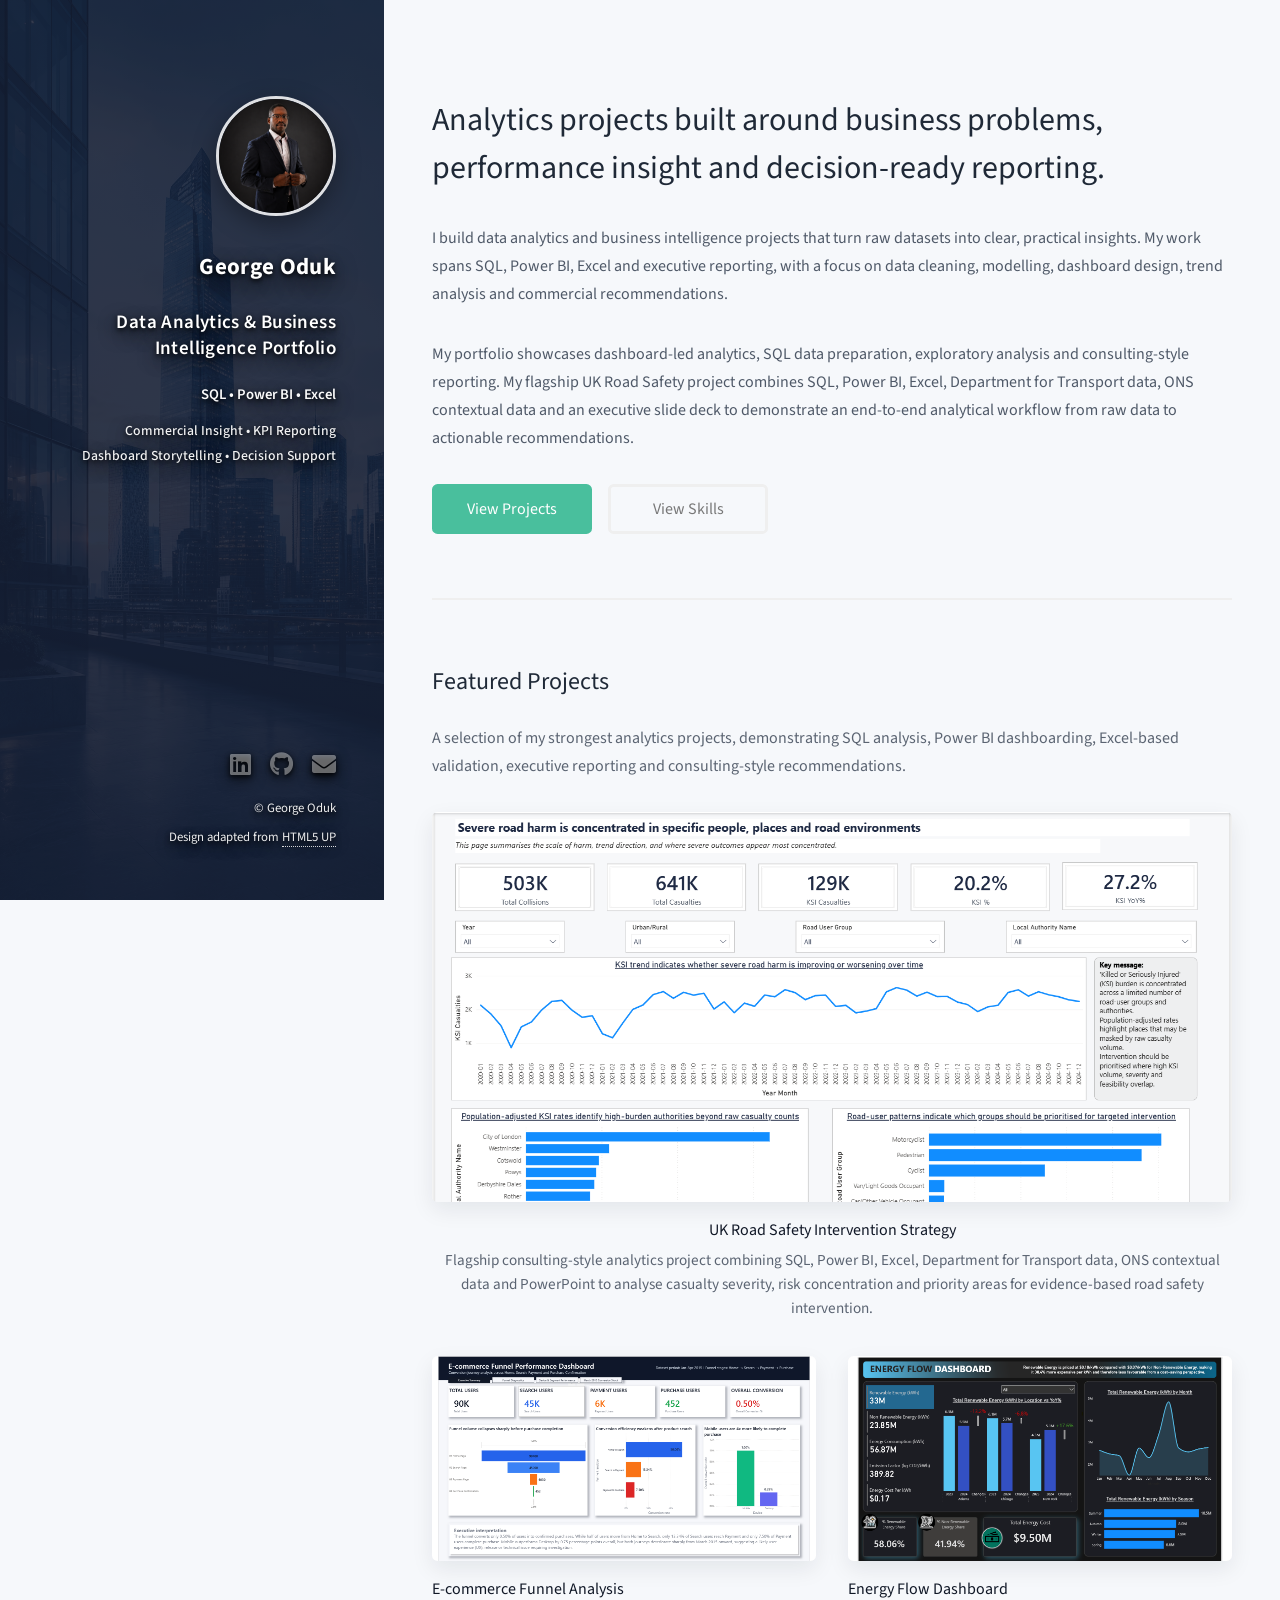
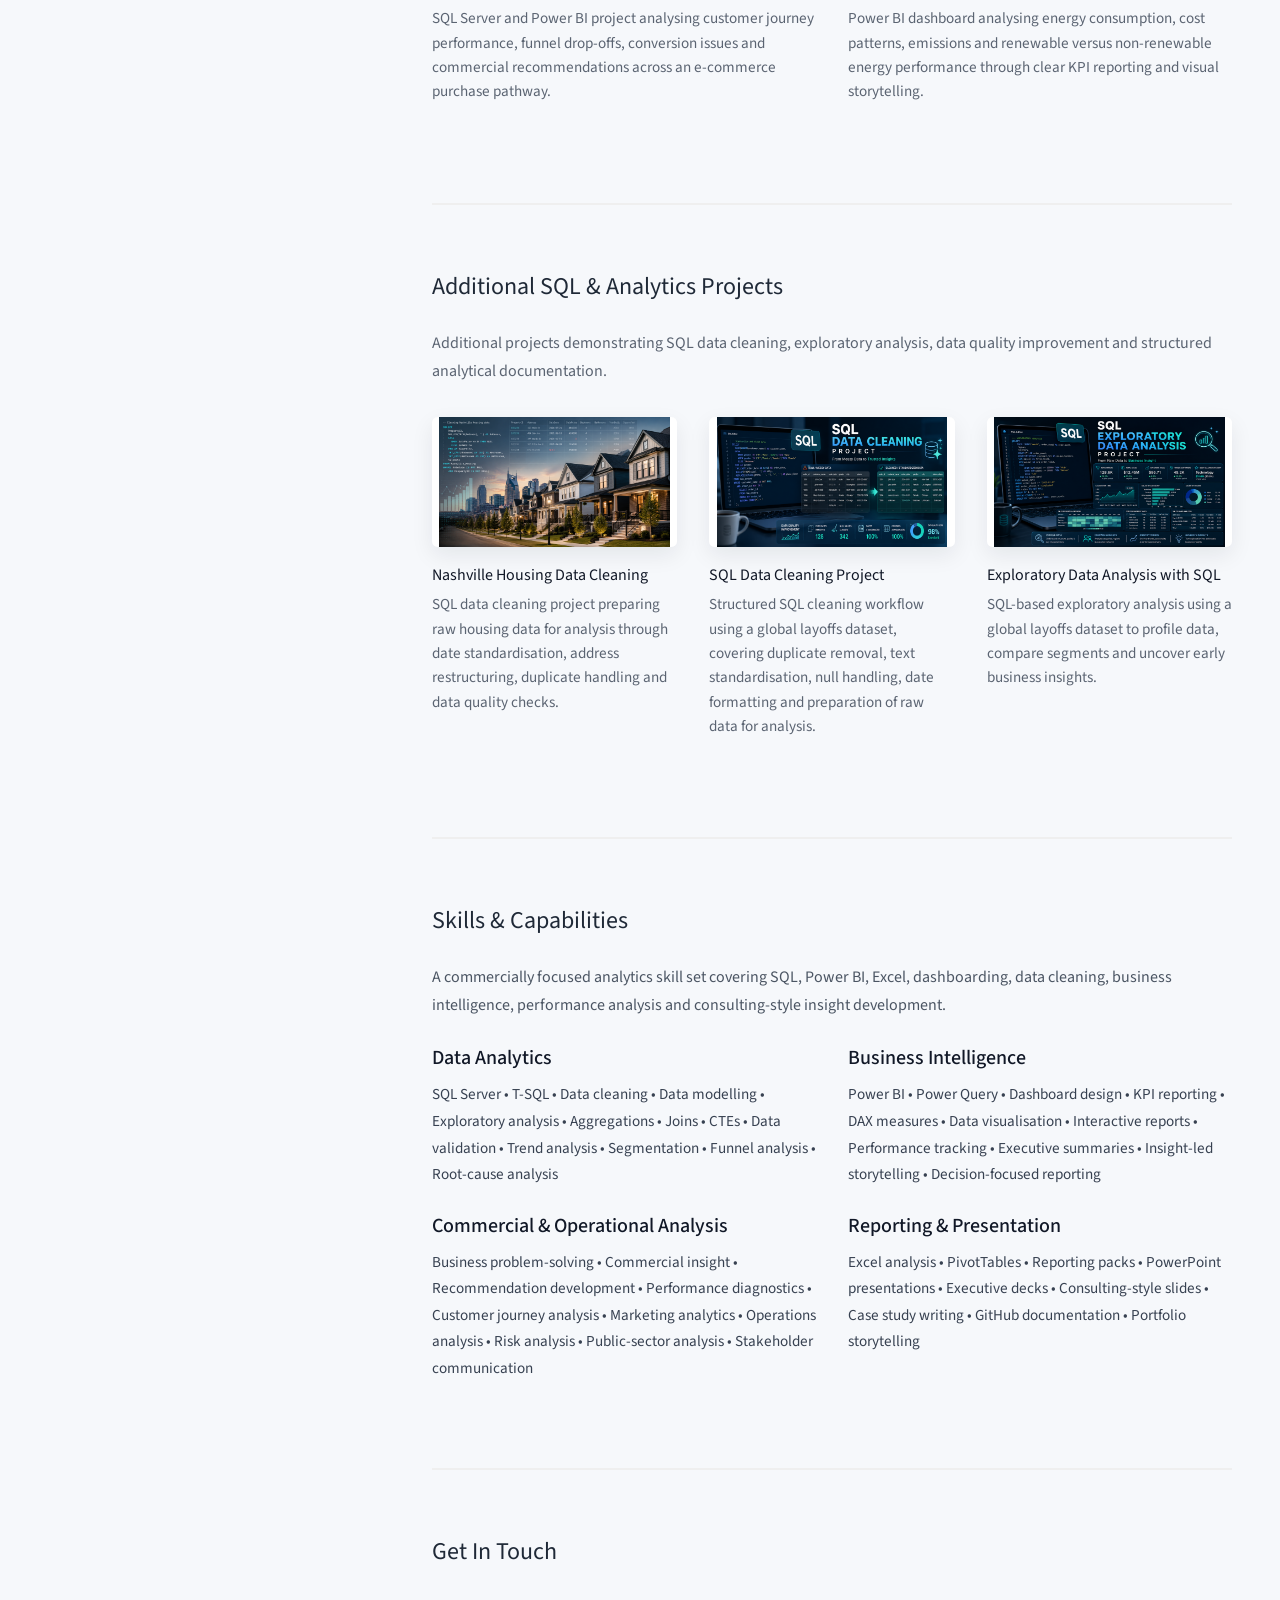
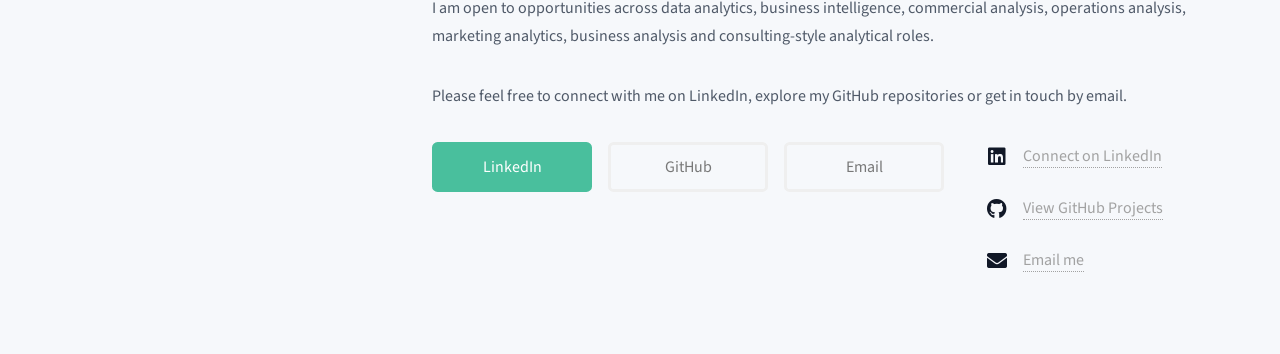
==== index.html @ 3b348800 "Initial portfolio website upload" ====
<!DOCTYPE HTML>
<!--
	Strata by HTML5 UP
	html5up.net | @ajlkn
	Free for personal and commercial use under the CCA 3.0 license (html5up.net/license)
	Adapted for a data analytics portfolio.
-->
<html>
	<head>
		<title>George Oduk | Data Analytics Portfolio</title>
		<meta charset="utf-8" />
		<meta name="viewport" content="width=device-width, initial-scale=1, user-scalable=no" />
		<meta name="description" content="Data analytics and business intelligence portfolio featuring SQL, Power BI, Excel, dashboarding and commercial analysis projects." />
		<link rel="stylesheet" href="assets/css/main.css" />
	</head>

	<body class="is-preload home-page">

		<!-- Header -->
			<header id="header">
				<div class="inner">
					<a href="#" class="image avatar"><img src="images/profile.jpg" alt="George Oduk profile photo" /></a>
			
					<h1 class="sidebar-heading">
						<strong>George Oduk</strong>
						<span class="sidebar-title">Data Analytics &amp; Business Intelligence Portfolio</span>
					</h1>

					<p class="sidebar-subtitle">
						<span class="sidebar-tools">SQL • Power BI • Excel</span>
						<span class="sidebar-value">Commercial Insight • KPI Reporting</span>
						<span class="sidebar-value">Dashboard Storytelling • Decision Support</span>
					</p>
				</div>
			</header>

		<!-- Main -->
			<div id="main">

				<!-- One: Intro -->
					<section id="one">
						<header class="major">
							<h2>Analytics projects built around business problems, performance insight and decision-ready reporting.</h2>
						</header>

						<p>
							I build data analytics and business intelligence projects that turn raw datasets into clear, practical insights. My work spans SQL, Power BI, Excel and executive reporting, with a focus on data cleaning, modelling, dashboard design, trend analysis and commercial recommendations.
						</p>

						<p>
							My portfolio showcases dashboard-led analytics, SQL data preparation, exploratory analysis and consulting-style reporting. My flagship UK Road Safety project combines SQL, Power BI, Excel, Department for Transport data, ONS contextual data and an executive slide deck to demonstrate an end-to-end analytical workflow from raw data to actionable recommendations.
						</p>

						<ul class="actions">							
							<li><a href="#two" class="button primary">View Projects</a></li>
							<li><a href="#skills" class="button">View Skills</a></li>
						</ul>
					</section>

				<!-- Two: Featured Projects -->
					<section id="two">
						<h2>Featured Projects</h2>
						<p>
							A selection of my strongest analytics projects, demonstrating SQL analysis, Power BI dashboarding, Excel-based validation, executive reporting and consulting-style recommendations.
						</p>

						<div class="row">

							<!-- Flagship Project -->
							<article class="col-12 work-item flagship-project">
								<a href="road-safety.html" class="project-card">
									<img src="images/projects/road-safety/cover.png" alt="UK Road Safety Analysis dashboard preview" />
								</a>
								<h3><a href="road-safety.html">UK Road Safety Intervention Strategy</a></h3>
								<p>
									Flagship consulting-style analytics project combining SQL, Power BI, Excel, Department for Transport data, ONS contextual data and PowerPoint to analyse casualty severity, risk concentration and priority areas for evidence-based road safety intervention.
								</p>
							</article>

							<!-- Featured Project 2 -->
							<article class="col-6 col-12-xsmall work-item featured-secondary">
								<a href="ecommerce-funnel.html" class="project-card">
									<img src="images/projects/ecommerce/cover.png" alt="E-commerce Funnel Analysis dashboard preview" />
								</a>
								<h3><a href="ecommerce-funnel.html">E-commerce Funnel Analysis</a></h3>
								<p>
									SQL Server and Power BI project analysing customer journey performance, funnel drop-offs, conversion issues and commercial recommendations across an e-commerce purchase pathway.
								</p>
							</article>

							<!-- Featured Project 3 -->
							<article class="col-6 col-12-xsmall work-item featured-secondary">
								<a href="energy-flow.html" class="project-card">
									<img src="images/projects/energy/cover.png" alt="Energy Flow Dashboard preview" />
								</a>
								<h3><a href="energy-flow.html">Energy Flow Dashboard</a></h3>
								<p>
									Power BI dashboard analysing energy consumption, cost patterns, emissions and renewable versus non-renewable energy performance through clear KPI reporting and visual storytelling.
								</p>
							</article>

						</div>
					</section>

					<!-- Additional Projects -->
					<section id="additional-projects">
						<h2>Additional SQL & Analytics Projects</h2>
						<p>
							Additional projects demonstrating SQL data cleaning, exploratory analysis, data quality improvement and structured analytical documentation.
						</p>

						<div class="row additional-project-grid">

							<article class="col-4 col-12-small work-item additional-project">
								<a href="nashville-housing.html" class="project-card">
									<img src="images/projects/nashville/home.png" alt="Nashville Housing SQL project preview" />
								</a>
								<h3><a href="nashville-housing.html">Nashville Housing Data Cleaning</a></h3>
								<p>
									SQL data cleaning project preparing raw housing data for analysis through date standardisation, address restructuring, duplicate handling and data quality checks.
								</p>
							</article>

							<article class="col-4 col-12-small work-item additional-project">
								<a href="data-cleaning.html" class="project-card">
									<img src="images/projects/sql-cleaning/home.png" alt="SQL Data Cleaning project preview" />
								</a>
								<h3><a href="data-cleaning.html">SQL Data Cleaning Project</a></h3>
								<p>
									Structured SQL cleaning workflow using a global layoffs dataset, covering duplicate removal, text standardisation, null handling, date formatting and preparation of raw data for analysis.
								</p>
							</article>

							<article class="col-4 col-12-small work-item additional-project">
								<a href="exploratory-analysis.html" class="project-card">
									<img src="images/projects/eda/home.png" alt="Exploratory Data Analysis SQL project preview" />
								</a>
								<h3><a href="exploratory-analysis.html">Exploratory Data Analysis with SQL</a></h3>
								<p>
									SQL-based exploratory analysis using a global layoffs dataset to profile data, compare segments and uncover early business insights.
								</p>
							</article>

						</div>
					</section>

				<!-- Skills -->
					<section id="skills">
						<h2>Skills &amp; Capabilities</h2>

						<p>
							A commercially focused analytics skill set covering SQL, Power BI, Excel, dashboarding, data cleaning, business intelligence, performance analysis and consulting-style insight development.
						</p>

						<div class="row">
							<div class="col-6 col-12-xsmall">
								<h3>Data Analytics</h3>
								<p>
									SQL Server • T-SQL • Data cleaning • Data modelling • Exploratory analysis • Aggregations • Joins • CTEs • Data validation • Trend analysis • Segmentation • Funnel analysis • Root-cause analysis
								</p>
							</div>

							<div class="col-6 col-12-xsmall">
								<h3>Business Intelligence</h3>
								<p>
									Power BI • Power Query • Dashboard design • KPI reporting • DAX measures • Data visualisation • Interactive reports • Performance tracking • Executive summaries • Insight-led storytelling • Decision-focused reporting
								</p>
							</div>

							<div class="col-6 col-12-xsmall">
								<h3>Commercial &amp; Operational Analysis</h3>
								<p>
									Business problem-solving • Commercial insight • Recommendation development • Performance diagnostics • Customer journey analysis • Marketing analytics • Operations analysis • Risk analysis • Public-sector analysis • Stakeholder communication
								</p>
							</div>

							<div class="col-6 col-12-xsmall">
								<h3>Reporting &amp; Presentation</h3>
								<p>
									Excel analysis • PivotTables • Reporting packs • PowerPoint presentations • Executive decks • Consulting-style slides • Case study writing • GitHub documentation • Portfolio storytelling
								</p>
							</div>
						</div>
					</section>

				<!-- Three: Contact -->
					<section id="three">
						<h2>Get In Touch</h2>
						<p>
							I am open to opportunities across data analytics, business intelligence, commercial analysis, operations analysis, marketing analytics, business analysis and consulting-style analytical roles.
						</p>

						<p>
							Please feel free to connect with me on LinkedIn, explore my GitHub repositories or get in touch by email.
						</p>

						<div class="row">
							<div class="col-8 col-12-small">
								<ul class="actions">
									<li><a href="https://www.linkedin.com/in/george-oduk" class="button primary">LinkedIn</a></li>
									<li><a href="https://github.com/GeorgeOduk" class="button">GitHub</a></li>
									<li><a href="mailto:george.oduk1@gmail.com" class="button">Email</a></li>
								</ul>
							</div>

							<div class="col-4 col-12-small">
								<ul class="labeled-icons">
									<li>
										<h3 class="icon brands fa-linkedin"><span class="label">LinkedIn</span></h3>
										<a href="https://www.linkedin.com/in/george-oduk">Connect on LinkedIn</a>
									</li>
									<li>
										<h3 class="icon brands fa-github"><span class="label">GitHub</span></h3>
										<a href="https://github.com/GeorgeOduk">View GitHub Projects</a>
									</li>
									<li>
										<h3 class="icon solid fa-envelope"><span class="label">Email</span></h3>
										<a href="mailto:george.oduk1@gmail.com">Email me</a>
									</li>
								</ul>
							</div>
						</div>
					</section>

			</div>

		<!-- Footer -->
			<footer id="footer">
				<div class="inner">
					<ul class="icons">
						<li><a href="https://www.linkedin.com/in/george-oduk" class="icon brands fa-linkedin"><span class="label">LinkedIn</span></a></li>
						<li><a href="https://github.com/GeorgeOduk" class="icon brands fa-github"><span class="label">GitHub</span></a></li>
						<li><a href="mailto:george.oduk1@gmail.com" class="icon solid fa-envelope"><span class="label">Email</span></a></li>
					</ul>
					<ul class="copyright">
						<li>&copy; George Oduk</li>
						<li>Design adapted from <a href="http://html5up.net">HTML5 UP</a></li>
					</ul>
				</div>
			</footer>

		<!-- Scripts -->
			<script src="assets/js/jquery.min.js"></script>
			<script src="assets/js/jquery.poptrox.min.js"></script>
			<script src="assets/js/browser.min.js"></script>
			<script src="assets/js/breakpoints.min.js"></script>
			<script src="assets/js/util.js"></script>
			<script src="assets/js/main.js"></script>

	</body>
</html>
---- assets/css/main.css ----
@import url("fontawesome-all.min.css");
@import url("https://fonts.googleapis.com/css?family=Source+Sans+Pro:400,400italic");

/*
	Strata by HTML5 UP
	html5up.net | @ajlkn
	Free for personal and commercial use under the CCA 3.0 license (html5up.net/license)
*/

html, body, div, span, applet, object,
iframe, h1, h2, h3, h4, h5, h6, p, blockquote,
pre, a, abbr, acronym, address, big, cite,
code, del, dfn, em, img, ins, kbd, q, s, samp,
small, strike, strong, sub, sup, tt, var, b,
u, i, center, dl, dt, dd, ol, ul, li, fieldset,
form, label, legend, table, caption, tbody,
tfoot, thead, tr, th, td, article, aside,
canvas, details, embed, figure, figcaption,
footer, header, hgroup, menu, nav, output, ruby,
section, summary, time, mark, audio, video {
	margin: 0;
	padding: 0;
	border: 0;
	font-size: 100%;
	font: inherit;
	vertical-align: baseline;}

article, aside, details, figcaption, figure,
footer, header, hgroup, menu, nav, section {
	display: block;}

body {
	line-height: 1;
}

ol, ul {
	list-style: none;
}

blockquote, q {
	quotes: none;
}

	blockquote:before, blockquote:after, q:before, q:after {
		content: '';
		content: none;
	}

table {
	border-collapse: collapse;
	border-spacing: 0;
}

body {
	-webkit-text-size-adjust: none;
}

mark {
	background-color: transparent;
	color: inherit;
}

input::-moz-focus-inner {
	border: 0;
	padding: 0;
}

input, select, textarea {
	-moz-appearance: none;
	-webkit-appearance: none;
	-ms-appearance: none;
	appearance: none;
}

/* Basic */

	html {
		box-sizing: border-box;
	}

	*, *:before, *:after {
		box-sizing: inherit;
	}

	body {
		background: #fff;
	}

		body.is-preload *, body.is-preload *:before, body.is-preload *:after {
			-moz-animation: none !important;
			-webkit-animation: none !important;
			-ms-animation: none !important;
			animation: none !important;
			-moz-transition: none !important;
			-webkit-transition: none !important;
			-ms-transition: none !important;
			transition: none !important;
		}

	body, input, select, textarea {
		color: #a2a2a2;
		font-family: "Source Sans Pro", Helvetica, sans-serif;
		font-size: 16pt;
		font-weight: 400;
		line-height: 1.75em;
	}

	a {
		-moz-transition: color 0.2s ease-in-out, border-color 0.2s ease-in-out;
		-webkit-transition: color 0.2s ease-in-out, border-color 0.2s ease-in-out;
		-ms-transition: color 0.2s ease-in-out, border-color 0.2s ease-in-out;
		transition: color 0.2s ease-in-out, border-color 0.2s ease-in-out;
		border-bottom: dotted 1px;
		color: #49bf9d;
		text-decoration: none;
	}

		a:hover {
			border-bottom-color: transparent;
			color: #49bf9d !important;
			text-decoration: none;
		}

	strong, b {
		color: #787878;
		font-weight: 400;
	}

	em, i {
		font-style: italic;
	}

	p {
		margin: 0 0 2em 0;
	}

	h1, h2, h3, h4, h5, h6 {
		color: #787878;
		font-weight: 400;
		line-height: 1em;
		margin: 0 0 1em 0;
	}

		h1 a, h2 a, h3 a, h4 a, h5 a, h6 a {
			color: inherit;
			text-decoration: none;
		}

	h1 {
		font-size: 2em;
		line-height: 1.5em;
	}

	h2 {
		font-size: 1.5em;
		line-height: 1.5em;
	}

	h3 {
		font-size: 1.25em;
		line-height: 1.5em;
	}

	h4 {
		font-size: 1.1em;
		line-height: 1.5em;
	}

	h5 {
		font-size: 0.9em;
		line-height: 1.5em;
	}

	h6 {
		font-size: 0.7em;
		line-height: 1.5em;
	}

	sub {
		font-size: 0.8em;
		position: relative;
		top: 0.5em;
	}

	sup {
		font-size: 0.8em;
		position: relative;
		top: -0.5em;
	}

	hr {
		border: 0;
		border-bottom: solid 2px #efefef;
		margin: 2em 0;
	}

		hr.major {
			margin: 3em 0;
		}

	blockquote {
		border-left: solid 6px #efefef;
		font-style: italic;
		margin: 0 0 2em 0;
		padding: 0.5em 0 0.5em 1.5em;
	}

	code {
		background: #f7f7f7;
		border-radius: 0.35em;
		border: solid 2px #efefef;
		font-family: "Courier New", monospace;
		font-size: 0.9em;
		margin: 0 0.25em;
		padding: 0.25em 0.65em;
	}

	pre {
		-webkit-overflow-scrolling: touch;
		font-family: "Courier New", monospace;
		font-size: 0.9em;
		margin: 0 0 2em 0;
	}

		pre code {
			display: block;
			line-height: 1.75em;
			padding: 1em 1.5em;
			overflow-x: auto;
		}

	.align-left {
		text-align: left;
	}

	.align-center {
		text-align: center;
	}

	.align-right {
		text-align: right;
	}

/* Container */

	.container {
		margin: 0 auto;
		max-width: calc(100% - 4em);
		width: 100%;
	}

		.container.xsmall {
			width: 25%;
		}

		.container.small {
			width: 50%;
		}

		.container.medium {
			width: 75%;
		}

		.container.large {
			width: 125%;
		}

		.container.xlarge {
			width: 150%;
		}

		.container.max {
			width: 100%;
		}

		@media screen and (max-width: 980px) {

			.container {
				width: 100% !important;
				max-width: 100% !important;
			}

		}

		@media screen and (max-width: 480px) {

			.container {
				max-width: calc(100% - 3em);
			}

		}

/* Row */

	.row {
		display: flex;
		flex-wrap: wrap;
		box-sizing: border-box;
		align-items: stretch;
	}

		.row > * {
			box-sizing: border-box;
		}

		.row.gtr-uniform > * > :last-child {
			margin-bottom: 0;
		}

		.row.aln-left {
			justify-content: flex-start;
		}

		.row.aln-center {
			justify-content: center;
		}

		.row.aln-right {
			justify-content: flex-end;
		}

		.row.aln-top {
			align-items: flex-start;
		}

		.row.aln-middle {
			align-items: center;
		}

		.row.aln-bottom {
			align-items: flex-end;
		}

		.row > .imp {
			order: -1;
		}

		.row > .col-1 {
			width: 8.33333%;
		}

		.row > .off-1 {
			margin-left: 8.33333%;
		}

		.row > .col-2 {
			width: 16.66667%;
		}

		.row > .off-2 {
			margin-left: 16.66667%;
		}

		.row > .col-3 {
			width: 25%;
		}

		.row > .off-3 {
			margin-left: 25%;
		}

		.row > .col-4 {
			width: 33.33333%;
		}

		.row > .off-4 {
			margin-left: 33.33333%;
		}

		.row > .col-5 {
			width: 41.66667%;
		}

		.row > .off-5 {
			margin-left: 41.66667%;
		}

		.row > .col-6 {
			width: 50%;
		}

		.row > .off-6 {
			margin-left: 50%;
		}

		.row > .col-7 {
			width: 58.33333%;
		}

		.row > .off-7 {
			margin-left: 58.33333%;
		}

		.row > .col-8 {
			width: 66.66667%;
		}

		.row > .off-8 {
			margin-left: 66.66667%;
		}

		.row > .col-9 {
			width: 75%;
		}

		.row > .off-9 {
			margin-left: 75%;
		}

		.row > .col-10 {
			width: 83.33333%;
		}

		.row > .off-10 {
			margin-left: 83.33333%;
		}

		.row > .col-11 {
			width: 91.66667%;
		}

		.row > .off-11 {
			margin-left: 91.66667%;
		}

		.row > .col-12 {
			width: 100%;
		}

		.row > .off-12 {
			margin-left: 100%;
		}

		.row.gtr-0 {
			margin-top: 0;
			margin-left: 0em;
		}

			.row.gtr-0 > * {
				padding: 0 0 0 0em;
			}

			.row.gtr-0.gtr-uniform {
				margin-top: 0em;
			}

				.row.gtr-0.gtr-uniform > * {
					padding-top: 0em;
				}

		.row.gtr-25 {
			margin-top: 0;
			margin-left: -0.625em;
		}

			.row.gtr-25 > * {
				padding: 0 0 0 0.625em;
			}

			.row.gtr-25.gtr-uniform {
				margin-top: -0.625em;
			}

				.row.gtr-25.gtr-uniform > * {
					padding-top: 0.625em;
				}

		.row.gtr-50 {
			margin-top: 0;
			margin-left: -1.25em;
		}

			.row.gtr-50 > * {
				padding: 0 0 0 1.25em;
			}

			.row.gtr-50.gtr-uniform {
				margin-top: -1.25em;
			}

				.row.gtr-50.gtr-uniform > * {
					padding-top: 1.25em;
				}

		.row {
			margin-top: 0;
			margin-left: -2.5em;
		}

			.row > * {
				padding: 0 0 0 2.5em;
			}

			.row.gtr-uniform {
				margin-top: -2.5em;
			}

				.row.gtr-uniform > * {
					padding-top: 2.5em;
				}

		.row.gtr-150 {
			margin-top: 0;
			margin-left: -3.75em;
		}

			.row.gtr-150 > * {
				padding: 0 0 0 3.75em;
			}

			.row.gtr-150.gtr-uniform {
				margin-top: -3.75em;
			}

				.row.gtr-150.gtr-uniform > * {
					padding-top: 3.75em;
				}

		.row.gtr-200 {
			margin-top: 0;
			margin-left: -5em;
		}

			.row.gtr-200 > * {
				padding: 0 0 0 5em;
			}

			.row.gtr-200.gtr-uniform {
				margin-top: -5em;
			}

				.row.gtr-200.gtr-uniform > * {
					padding-top: 5em;
				}

		@media screen and (max-width: 1800px) {

			.row {
				display: flex;
				flex-wrap: wrap;
				box-sizing: border-box;
				align-items: stretch;
			}

				.row > * {
					box-sizing: border-box;
				}

				.row.gtr-uniform > * > :last-child {
					margin-bottom: 0;
				}

				.row.aln-left {
					justify-content: flex-start;
				}

				.row.aln-center {
					justify-content: center;
				}

				.row.aln-right {
					justify-content: flex-end;
				}

				.row.aln-top {
					align-items: flex-start;
				}

				.row.aln-middle {
					align-items: center;
				}

				.row.aln-bottom {
					align-items: flex-end;
				}

				.row > .imp-xlarge {
					order: -1;
				}

				.row > .col-1-xlarge {
					width: 8.33333%;
				}

				.row > .off-1-xlarge {
					margin-left: 8.33333%;
				}

				.row > .col-2-xlarge {
					width: 16.66667%;
				}

				.row > .off-2-xlarge {
					margin-left: 16.66667%;
				}

				.row > .col-3-xlarge {
					width: 25%;
				}

				.row > .off-3-xlarge {
					margin-left: 25%;
				}

				.row > .col-4-xlarge {
					width: 33.33333%;
				}

				.row > .off-4-xlarge {
					margin-left: 33.33333%;
				}

				.row > .col-5-xlarge {
					width: 41.66667%;
				}

				.row > .off-5-xlarge {
					margin-left: 41.66667%;
				}

				.row > .col-6-xlarge {
					width: 50%;
				}

				.row > .off-6-xlarge {
					margin-left: 50%;
				}

				.row > .col-7-xlarge {
					width: 58.33333%;
				}

				.row > .off-7-xlarge {
					margin-left: 58.33333%;
				}

				.row > .col-8-xlarge {
					width: 66.66667%;
				}

				.row > .off-8-xlarge {
					margin-left: 66.66667%;
				}

				.row > .col-9-xlarge {
					width: 75%;
				}

				.row > .off-9-xlarge {
					margin-left: 75%;
				}

				.row > .col-10-xlarge {
					width: 83.33333%;
				}

				.row > .off-10-xlarge {
					margin-left: 83.33333%;
				}

				.row > .col-11-xlarge {
					width: 91.66667%;
				}

				.row > .off-11-xlarge {
					margin-left: 91.66667%;
				}

				.row > .col-12-xlarge {
					width: 100%;
				}

				.row > .off-12-xlarge {
					margin-left: 100%;
				}

				.row.gtr-0 {
					margin-top: 0;
					margin-left: 0em;
				}

					.row.gtr-0 > * {
						padding: 0 0 0 0em;
					}

					.row.gtr-0.gtr-uniform {
						margin-top: 0em;
					}

						.row.gtr-0.gtr-uniform > * {
							padding-top: 0em;
						}

				.row.gtr-25 {
					margin-top: 0;
					margin-left: -0.625em;
				}

					.row.gtr-25 > * {
						padding: 0 0 0 0.625em;
					}

					.row.gtr-25.gtr-uniform {
						margin-top: -0.625em;
					}

						.row.gtr-25.gtr-uniform > * {
							padding-top: 0.625em;
						}

				.row.gtr-50 {
					margin-top: 0;
					margin-left: -1.25em;
				}

					.row.gtr-50 > * {
						padding: 0 0 0 1.25em;
					}

					.row.gtr-50.gtr-uniform {
						margin-top: -1.25em;
					}

						.row.gtr-50.gtr-uniform > * {
							padding-top: 1.25em;
						}

				.row {
					margin-top: 0;
					margin-left: -2.5em;
				}

					.row > * {
						padding: 0 0 0 2.5em;
					}

					.row.gtr-uniform {
						margin-top: -2.5em;
					}

						.row.gtr-uniform > * {
							padding-top: 2.5em;
						}

				.row.gtr-150 {
					margin-top: 0;
					margin-left: -3.75em;
				}

					.row.gtr-150 > * {
						padding: 0 0 0 3.75em;
					}

					.row.gtr-150.gtr-uniform {
						margin-top: -3.75em;
					}

						.row.gtr-150.gtr-uniform > * {
							padding-top: 3.75em;
						}

				.row.gtr-200 {
					margin-top: 0;
					margin-left: -5em;
				}

					.row.gtr-200 > * {
						padding: 0 0 0 5em;
					}

					.row.gtr-200.gtr-uniform {
						margin-top: -5em;
					}

						.row.gtr-200.gtr-uniform > * {
							padding-top: 5em;
						}

		}

		@media screen and (max-width: 1280px) {

			.row {
				display: flex;
				flex-wrap: wrap;
				box-sizing: border-box;
				align-items: stretch;
			}

				.row > * {
					box-sizing: border-box;
				}

				.row.gtr-uniform > * > :last-child {
					margin-bottom: 0;
				}

				.row.aln-left {
					justify-content: flex-start;
				}

				.row.aln-center {
					justify-content: center;
				}

				.row.aln-right {
					justify-content: flex-end;
				}

				.row.aln-top {
					align-items: flex-start;
				}

				.row.aln-middle {
					align-items: center;
				}

				.row.aln-bottom {
					align-items: flex-end;
				}

				.row > .imp-large {
					order: -1;
				}

				.row > .col-1-large {
					width: 8.33333%;
				}

				.row > .off-1-large {
					margin-left: 8.33333%;
				}

				.row > .col-2-large {
					width: 16.66667%;
				}

				.row > .off-2-large {
					margin-left: 16.66667%;
				}

				.row > .col-3-large {
					width: 25%;
				}

				.row > .off-3-large {
					margin-left: 25%;
				}

				.row > .col-4-large {
					width: 33.33333%;
				}

				.row > .off-4-large {
					margin-left: 33.33333%;
				}

				.row > .col-5-large {
					width: 41.66667%;
				}

				.row > .off-5-large {
					margin-left: 41.66667%;
				}

				.row > .col-6-large {
					width: 50%;
				}

				.row > .off-6-large {
					margin-left: 50%;
				}

				.row > .col-7-large {
					width: 58.33333%;
				}

				.row > .off-7-large {
					margin-left: 58.33333%;
				}

				.row > .col-8-large {
					width: 66.66667%;
				}

				.row > .off-8-large {
					margin-left: 66.66667%;
				}

				.row > .col-9-large {
					width: 75%;
				}

				.row > .off-9-large {
					margin-left: 75%;
				}

				.row > .col-10-large {
					width: 83.33333%;
				}

				.row > .off-10-large {
					margin-left: 83.33333%;
				}

				.row > .col-11-large {
					width: 91.66667%;
				}

				.row > .off-11-large {
					margin-left: 91.66667%;
				}

				.row > .col-12-large {
					width: 100%;
				}

				.row > .off-12-large {
					margin-left: 100%;
				}

				.row.gtr-0 {
					margin-top: 0;
					margin-left: 0em;
				}

					.row.gtr-0 > * {
						padding: 0 0 0 0em;
					}

					.row.gtr-0.gtr-uniform {
						margin-top: 0em;
					}

						.row.gtr-0.gtr-uniform > * {
							padding-top: 0em;
						}

				.row.gtr-25 {
					margin-top: 0;
					margin-left: -0.5em;
				}

					.row.gtr-25 > * {
						padding: 0 0 0 0.5em;
					}

					.row.gtr-25.gtr-uniform {
						margin-top: -0.5em;
					}

						.row.gtr-25.gtr-uniform > * {
							padding-top: 0.5em;
						}

				.row.gtr-50 {
					margin-top: 0;
					margin-left: -1em;
				}

					.row.gtr-50 > * {
						padding: 0 0 0 1em;
					}

					.row.gtr-50.gtr-uniform {
						margin-top: -1em;
					}

						.row.gtr-50.gtr-uniform > * {
							padding-top: 1em;
						}

				.row {
					margin-top: 0;
					margin-left: -2em;
				}

					.row > * {
						padding: 0 0 0 2em;
					}

					.row.gtr-uniform {
						margin-top: -2em;
					}

						.row.gtr-uniform > * {
							padding-top: 2em;
						}

				.row.gtr-150 {
					margin-top: 0;
					margin-left: -3em;
				}

					.row.gtr-150 > * {
						padding: 0 0 0 3em;
					}

					.row.gtr-150.gtr-uniform {
						margin-top: -3em;
					}

						.row.gtr-150.gtr-uniform > * {
							padding-top: 3em;
						}

				.row.gtr-200 {
					margin-top: 0;
					margin-left: -4em;
				}

					.row.gtr-200 > * {
						padding: 0 0 0 4em;
					}

					.row.gtr-200.gtr-uniform {
						margin-top: -4em;
					}

						.row.gtr-200.gtr-uniform > * {
							padding-top: 4em;
						}

		}

		@media screen and (max-width: 980px) {

			.row {
				display: flex;
				flex-wrap: wrap;
				box-sizing: border-box;
				align-items: stretch;
			}

				.row > * {
					box-sizing: border-box;
				}

				.row.gtr-uniform > * > :last-child {
					margin-bottom: 0;
				}

				.row.aln-left {
					justify-content: flex-start;
				}

				.row.aln-center {
					justify-content: center;
				}

				.row.aln-right {
					justify-content: flex-end;
				}

				.row.aln-top {
					align-items: flex-start;
				}

				.row.aln-middle {
					align-items: center;
				}

				.row.aln-bottom {
					align-items: flex-end;
				}

				.row > .imp-medium {
					order: -1;
				}

				.row > .col-1-medium {
					width: 8.33333%;
				}

				.row > .off-1-medium {
					margin-left: 8.33333%;
				}

				.row > .col-2-medium {
					width: 16.66667%;
				}

				.row > .off-2-medium {
					margin-left: 16.66667%;
				}

				.row > .col-3-medium {
					width: 25%;
				}

				.row > .off-3-medium {
					margin-left: 25%;
				}

				.row > .col-4-medium {
					width: 33.33333%;
				}

				.row > .off-4-medium {
					margin-left: 33.33333%;
				}

				.row > .col-5-medium {
					width: 41.66667%;
				}

				.row > .off-5-medium {
					margin-left: 41.66667%;
				}

				.row > .col-6-medium {
					width: 50%;
				}

				.row > .off-6-medium {
					margin-left: 50%;
				}

				.row > .col-7-medium {
					width: 58.33333%;
				}

				.row > .off-7-medium {
					margin-left: 58.33333%;
				}

				.row > .col-8-medium {
					width: 66.66667%;
				}

				.row > .off-8-medium {
					margin-left: 66.66667%;
				}

				.row > .col-9-medium {
					width: 75%;
				}

				.row > .off-9-medium {
					margin-left: 75%;
				}

				.row > .col-10-medium {
					width: 83.33333%;
				}

				.row > .off-10-medium {
					margin-left: 83.33333%;
				}

				.row > .col-11-medium {
					width: 91.66667%;
				}

				.row > .off-11-medium {
					margin-left: 91.66667%;
				}

				.row > .col-12-medium {
					width: 100%;
				}

				.row > .off-12-medium {
					margin-left: 100%;
				}

				.row.gtr-0 {
					margin-top: 0;
					margin-left: 0em;
				}

					.row.gtr-0 > * {
						padding: 0 0 0 0em;
					}

					.row.gtr-0.gtr-uniform {
						margin-top: 0em;
					}

						.row.gtr-0.gtr-uniform > * {
							padding-top: 0em;
						}

				.row.gtr-25 {
					margin-top: 0;
					margin-left: -0.5em;
				}

					.row.gtr-25 > * {
						padding: 0 0 0 0.5em;
					}

					.row.gtr-25.gtr-uniform {
						margin-top: -0.5em;
					}

						.row.gtr-25.gtr-uniform > * {
							padding-top: 0.5em;
						}

				.row.gtr-50 {
					margin-top: 0;
					margin-left: -1em;
				}

					.row.gtr-50 > * {
						padding: 0 0 0 1em;
					}

					.row.gtr-50.gtr-uniform {
						margin-top: -1em;
					}

						.row.gtr-50.gtr-uniform > * {
							padding-top: 1em;
						}

				.row {
					margin-top: 0;
					margin-left: -2em;
				}

					.row > * {
						padding: 0 0 0 2em;
					}

					.row.gtr-uniform {
						margin-top: -2em;
					}

						.row.gtr-uniform > * {
							padding-top: 2em;
						}

				.row.gtr-150 {
					margin-top: 0;
					margin-left: -3em;
				}

					.row.gtr-150 > * {
						padding: 0 0 0 3em;
					}

					.row.gtr-150.gtr-uniform {
						margin-top: -3em;
					}

						.row.gtr-150.gtr-uniform > * {
							padding-top: 3em;
						}

				.row.gtr-200 {
					margin-top: 0;
					margin-left: -4em;
				}

					.row.gtr-200 > * {
						padding: 0 0 0 4em;
					}

					.row.gtr-200.gtr-uniform {
						margin-top: -4em;
					}

						.row.gtr-200.gtr-uniform > * {
							padding-top: 4em;
						}

		}

		@media screen and (max-width: 736px) {

			.row {
				display: flex;
				flex-wrap: wrap;
				box-sizing: border-box;
				align-items: stretch;
			}

				.row > * {
					box-sizing: border-box;
				}

				.row.gtr-uniform > * > :last-child {
					margin-bottom: 0;
				}

				.row.aln-left {
					justify-content: flex-start;
				}

				.row.aln-center {
					justify-content: center;
				}

				.row.aln-right {
					justify-content: flex-end;
				}

				.row.aln-top {
					align-items: flex-start;
				}

				.row.aln-middle {
					align-items: center;
				}

				.row.aln-bottom {
					align-items: flex-end;
				}

				.row > .imp-small {
					order: -1;
				}

				.row > .col-1-small {
					width: 8.33333%;
				}

				.row > .off-1-small {
					margin-left: 8.33333%;
				}

				.row > .col-2-small {
					width: 16.66667%;
				}

				.row > .off-2-small {
					margin-left: 16.66667%;
				}

				.row > .col-3-small {
					width: 25%;
				}

				.row > .off-3-small {
					margin-left: 25%;
				}

				.row > .col-4-small {
					width: 33.33333%;
				}

				.row > .off-4-small {
					margin-left: 33.33333%;
				}

				.row > .col-5-small {
					width: 41.66667%;
				}

				.row > .off-5-small {
					margin-left: 41.66667%;
				}

				.row > .col-6-small {
					width: 50%;
				}

				.row > .off-6-small {
					margin-left: 50%;
				}

				.row > .col-7-small {
					width: 58.33333%;
				}

				.row > .off-7-small {
					margin-left: 58.33333%;
				}

				.row > .col-8-small {
					width: 66.66667%;
				}

				.row > .off-8-small {
					margin-left: 66.66667%;
				}

				.row > .col-9-small {
					width: 75%;
				}

				.row > .off-9-small {
					margin-left: 75%;
				}

				.row > .col-10-small {
					width: 83.33333%;
				}

				.row > .off-10-small {
					margin-left: 83.33333%;
				}

				.row > .col-11-small {
					width: 91.66667%;
				}

				.row > .off-11-small {
					margin-left: 91.66667%;
				}

				.row > .col-12-small {
					width: 100%;
				}

				.row > .off-12-small {
					margin-left: 100%;
				}

				.row.gtr-0 {
					margin-top: 0;
					margin-left: 0em;
				}

					.row.gtr-0 > * {
						padding: 0 0 0 0em;
					}

					.row.gtr-0.gtr-uniform {
						margin-top: 0em;
					}

						.row.gtr-0.gtr-uniform > * {
							padding-top: 0em;
						}

				.row.gtr-25 {
					margin-top: 0;
					margin-left: -0.375em;
				}

					.row.gtr-25 > * {
						padding: 0 0 0 0.375em;
					}

					.row.gtr-25.gtr-uniform {
						margin-top: -0.375em;
					}

						.row.gtr-25.gtr-uniform > * {
							padding-top: 0.375em;
						}

				.row.gtr-50 {
					margin-top: 0;
					margin-left: -0.75em;
				}

					.row.gtr-50 > * {
						padding: 0 0 0 0.75em;
					}

					.row.gtr-50.gtr-uniform {
						margin-top: -0.75em;
					}

						.row.gtr-50.gtr-uniform > * {
							padding-top: 0.75em;
						}

				.row {
					margin-top: 0;
					margin-left: -1.5em;
				}

					.row > * {
						padding: 0 0 0 1.5em;
					}

					.row.gtr-uniform {
						margin-top: -1.5em;
					}

						.row.gtr-uniform > * {
							padding-top: 1.5em;
						}

				.row.gtr-150 {
					margin-top: 0;
					margin-left: -2.25em;
				}

					.row.gtr-150 > * {
						padding: 0 0 0 2.25em;
					}

					.row.gtr-150.gtr-uniform {
						margin-top: -2.25em;
					}

						.row.gtr-150.gtr-uniform > * {
							padding-top: 2.25em;
						}

				.row.gtr-200 {
					margin-top: 0;
					margin-left: -3em;
				}

					.row.gtr-200 > * {
						padding: 0 0 0 3em;
					}

					.row.gtr-200.gtr-uniform {
						margin-top: -3em;
					}

						.row.gtr-200.gtr-uniform > * {
							padding-top: 3em;
						}

		}

		@media screen and (max-width: 480px) {

			.row {
				display: flex;
				flex-wrap: wrap;
				box-sizing: border-box;
				align-items: stretch;
			}

				.row > * {
					box-sizing: border-box;
				}

				.row.gtr-uniform > * > :last-child {
					margin-bottom: 0;
				}

				.row.aln-left {
					justify-content: flex-start;
				}

				.row.aln-center {
					justify-content: center;
				}

				.row.aln-right {
					justify-content: flex-end;
				}

				.row.aln-top {
					align-items: flex-start;
				}

				.row.aln-middle {
					align-items: center;
				}

				.row.aln-bottom {
					align-items: flex-end;
				}

				.row > .imp-xsmall {
					order: -1;
				}

				.row > .col-1-xsmall {
					width: 8.33333%;
				}

				.row > .off-1-xsmall {
					margin-left: 8.33333%;
				}

				.row > .col-2-xsmall {
					width: 16.66667%;
				}

				.row > .off-2-xsmall {
					margin-left: 16.66667%;
				}

				.row > .col-3-xsmall {
					width: 25%;
				}

				.row > .off-3-xsmall {
					margin-left: 25%;
				}

				.row > .col-4-xsmall {
					width: 33.33333%;
				}

				.row > .off-4-xsmall {
					margin-left: 33.33333%;
				}

				.row > .col-5-xsmall {
					width: 41.66667%;
				}

				.row > .off-5-xsmall {
					margin-left: 41.66667%;
				}

				.row > .col-6-xsmall {
					width: 50%;
				}

				.row > .off-6-xsmall {
					margin-left: 50%;
				}

				.row > .col-7-xsmall {
					width: 58.33333%;
				}

				.row > .off-7-xsmall {
					margin-left: 58.33333%;
				}

				.row > .col-8-xsmall {
					width: 66.66667%;
				}

				.row > .off-8-xsmall {
					margin-left: 66.66667%;
				}

				.row > .col-9-xsmall {
					width: 75%;
				}

				.row > .off-9-xsmall {
					margin-left: 75%;
				}

				.row > .col-10-xsmall {
					width: 83.33333%;
				}

				.row > .off-10-xsmall {
					margin-left: 83.33333%;
				}

				.row > .col-11-xsmall {
					width: 91.66667%;
				}

				.row > .off-11-xsmall {
					margin-left: 91.66667%;
				}

				.row > .col-12-xsmall {
					width: 100%;
				}

				.row > .off-12-xsmall {
					margin-left: 100%;
				}

				.row.gtr-0 {
					margin-top: 0;
					margin-left: 0em;
				}

					.row.gtr-0 > * {
						padding: 0 0 0 0em;
					}

					.row.gtr-0.gtr-uniform {
						margin-top: 0em;
					}

						.row.gtr-0.gtr-uniform > * {
							padding-top: 0em;
						}

				.row.gtr-25 {
					margin-top: 0;
					margin-left: -0.375em;
				}

					.row.gtr-25 > * {
						padding: 0 0 0 0.375em;
					}

					.row.gtr-25.gtr-uniform {
						margin-top: -0.375em;
					}

						.row.gtr-25.gtr-uniform > * {
							padding-top: 0.375em;
						}

				.row.gtr-50 {
					margin-top: 0;
					margin-left: -0.75em;
				}

					.row.gtr-50 > * {
						padding: 0 0 0 0.75em;
					}

					.row.gtr-50.gtr-uniform {
						margin-top: -0.75em;
					}

						.row.gtr-50.gtr-uniform > * {
							padding-top: 0.75em;
						}

				.row {
					margin-top: 0;
					margin-left: -1.5em;
				}

					.row > * {
						padding: 0 0 0 1.5em;
					}

					.row.gtr-uniform {
						margin-top: -1.5em;
					}

						.row.gtr-uniform > * {
							padding-top: 1.5em;
						}

				.row.gtr-150 {
					margin-top: 0;
					margin-left: -2.25em;
				}

					.row.gtr-150 > * {
						padding: 0 0 0 2.25em;
					}

					.row.gtr-150.gtr-uniform {
						margin-top: -2.25em;
					}

						.row.gtr-150.gtr-uniform > * {
							padding-top: 2.25em;
						}

				.row.gtr-200 {
					margin-top: 0;
					margin-left: -3em;
				}

					.row.gtr-200 > * {
						padding: 0 0 0 3em;
					}

					.row.gtr-200.gtr-uniform {
						margin-top: -3em;
					}

						.row.gtr-200.gtr-uniform > * {
							padding-top: 3em;
						}

		}

/* Section/Article */

	section.special, article.special {
		text-align: center;
	}

	header p {
		color: #b2b2b2;
		position: relative;
		margin: 0 0 1.5em 0;
	}

	header h2 + p {
		font-size: 1.25em;
		margin-top: -1em;
		line-height: 1.5em;
	}

	header h3 + p {
		font-size: 1.1em;
		margin-top: -0.8em;
		line-height: 1.5em;
	}

	header h4 + p,
	header h5 + p,
	header h6 + p {
		font-size: 0.9em;
		margin-top: -0.6em;
		line-height: 1.5em;
	}

	header.major h2 {
		font-size: 2em;
	}

/* Form */

	form {
		margin: 0 0 2em 0;
	}

	label {
		color: #787878;
		display: block;
		font-size: 0.9em;
		font-weight: 400;
		margin: 0 0 1em 0;
	}

	input[type="text"],
	input[type="password"],
	input[type="email"],
	select,
	textarea {
		-moz-appearance: none;
		-webkit-appearance: none;
		-ms-appearance: none;
		appearance: none;
		background: #f7f7f7;
		border-radius: 0.35em;
		border: solid 2px transparent;
		color: inherit;
		display: block;
		outline: 0;
		padding: 0 0.75em;
		text-decoration: none;
		width: 100%;
	}

		input[type="text"]:invalid,
		input[type="password"]:invalid,
		input[type="email"]:invalid,
		select:invalid,
		textarea:invalid {
			box-shadow: none;
		}

		input[type="text"]:focus,
		input[type="password"]:focus,
		input[type="email"]:focus,
		select:focus,
		textarea:focus {
			border-color: #49bf9d;
		}

	select {
		background-image: url("data:image/svg+xml;charset=utf8,%3Csvg xmlns='http://www.w3.org/2000/svg' width='40' height='40' preserveAspectRatio='none' viewBox='0 0 40 40'%3E%3Cpath d='M9.4,12.3l10.4,10.4l10.4-10.4c0.2-0.2,0.5-0.4,0.9-0.4c0.3,0,0.6,0.1,0.9,0.4l3.3,3.3c0.2,0.2,0.4,0.5,0.4,0.9 c0,0.4-0.1,0.6-0.4,0.9L20.7,31.9c-0.2,0.2-0.5,0.4-0.9,0.4c-0.3,0-0.6-0.1-0.9-0.4L4.3,17.3c-0.2-0.2-0.4-0.5-0.4-0.9 c0-0.4,0.1-0.6,0.4-0.9l3.3-3.3c0.2-0.2,0.5-0.4,0.9-0.4S9.1,12.1,9.4,12.3z' fill='%23dfdfdf' /%3E%3C/svg%3E");
		background-size: 1.25rem;
		background-repeat: no-repeat;
		background-position: calc(100% - 1rem) center;
		height: 2.75em;
		padding-right: 2.75em;
		text-overflow: ellipsis;
	}

		select option {
			color: #787878;
			background: #fff;
		}

		select:focus::-ms-value {
			background-color: transparent;
		}

		select::-ms-expand {
			display: none;
		}

	input[type="text"],
	input[type="password"],
	input[type="email"],
	select {
		height: 2.75em;
	}

	textarea {
		padding: 0.75em;
	}

	input[type="checkbox"],
	input[type="radio"] {
		-moz-appearance: none;
		-webkit-appearance: none;
		-ms-appearance: none;
		appearance: none;
		display: block;
		float: left;
		margin-right: -2em;
		opacity: 0;
		width: 1em;
		z-index: -1;
	}

		input[type="checkbox"] + label,
		input[type="radio"] + label {
			text-decoration: none;
			color: #a2a2a2;
			cursor: pointer;
			display: inline-block;
			font-size: 1em;
			font-weight: 400;
			padding-left: 2.4em;
			padding-right: 0.75em;
			position: relative;
		}

			input[type="checkbox"] + label:before,
			input[type="radio"] + label:before {
				-moz-osx-font-smoothing: grayscale;
				-webkit-font-smoothing: antialiased;
				display: inline-block;
				font-style: normal;
				font-variant: normal;
				text-rendering: auto;
				line-height: 1;
				text-transform: none !important;
				font-family: 'Font Awesome 5 Free';
				font-weight: 900;
			}

			input[type="checkbox"] + label:before,
			input[type="radio"] + label:before {
				background: #f7f7f7;
				border-radius: 0.35em;
				border: solid 2px transparent;
				content: '';
				display: inline-block;
				font-size: 0.8em;
				height: 2.0625em;
				left: 0;
				line-height: 1.85625em;
				position: absolute;
				text-align: center;
				top: 0;
				width: 2.0625em;
			}

		input[type="checkbox"]:checked + label:before,
		input[type="radio"]:checked + label:before {
			background: #787878;
			border-color: #787878;
			color: #fff;
			content: '\f00c';
		}

		input[type="checkbox"]:focus + label:before,
		input[type="radio"]:focus + label:before {
			border-color: #49bf9d;
		}

	input[type="checkbox"] + label:before {
		border-radius: 0.35em;
	}

	input[type="radio"] + label:before {
		border-radius: 100%;
	}

	::-webkit-input-placeholder {
		color: #b2b2b2 !important;
		opacity: 1.0;
	}

	:-moz-placeholder {
		color: #b2b2b2 !important;
		opacity: 1.0;
	}

	::-moz-placeholder {
		color: #b2b2b2 !important;
		opacity: 1.0;
	}

	:-ms-input-placeholder {
		color: #b2b2b2 !important;
		opacity: 1.0;
	}

/* Box */

	.box {
		border-radius: 0.35em;
		border: solid 2px #efefef;
		margin-bottom: 2em;
		padding: 1.5em;
	}

		.box > :last-child,
		.box > :last-child > :last-child,
		.box > :last-child > :last-child > :last-child {
			margin-bottom: 0;
		}

		.box.alt {
			border: 0;
			border-radius: 0;
			padding: 0;
		}

/* Icon */

	.icon {
		text-decoration: none;
		border-bottom: none;
		position: relative;
	}

		.icon:before {
			-moz-osx-font-smoothing: grayscale;
			-webkit-font-smoothing: antialiased;
			display: inline-block;
			font-style: normal;
			font-variant: normal;
			text-rendering: auto;
			line-height: 1;
			text-transform: none !important;
			font-family: 'Font Awesome 5 Free';
			font-weight: 400;
		}

		.icon > .label {
			display: none;
		}

		.icon:before {
			line-height: inherit;
		}

		.icon.solid:before {
			font-weight: 900;
		}

		.icon.brands:before {
			font-family: 'Font Awesome 5 Brands';
		}

/* Image */

	.image {
		border-radius: 0.35em;
		border: 0;
		display: inline-block;
		position: relative;
	}

	.image:before {
		content: none !important;
		display: none !important;
		opacity: 0 !important;
		background: transparent !important;
	}

		.image.thumb {
			text-align: center;
		}

			.image.thumb:after {
				-moz-transition: opacity 0.2s ease-in-out;
				-webkit-transition: opacity 0.2s ease-in-out;
				-ms-transition: opacity 0.2s ease-in-out;
				transition: opacity 0.2s ease-in-out;
				border-radius: 0.35em;
				border: solid 3px rgba(255, 255, 255, 0.5);
				color: #fff;
				content: 'View';
				display: inline-block;
				font-size: 0.8em;
				font-weight: 400;
				left: 50%;
				line-height: 2.25em;
				margin: -1.25em 0 0 -3em;
				opacity: 0;
				padding: 0 1.5em;
				position: absolute;
				text-align: center;
				text-decoration: none;
				top: 50%;
				white-space: nowrap;
			}

			.image.thumb:hover:after {
				opacity: 1.0;
			}

			.image.thumb:hover:before {
				background: url("images/overlay.png"), url("images/overlay.png");
				opacity: 1.0;
			}

		.image img {
			border-radius: 0.35em;
			display: block;
		}

		.image.left {
			float: left;
			margin: 0 1.5em 1em 0;
			top: 0.25em;
		}

		.image.right {
			float: right;
			margin: 0 0 1em 1.5em;
			top: 0.25em;
		}

		.image.left, .image.right {
			max-width: 40%;
		}

			.image.left img, .image.right img {
				width: 100%;
			}

		.image.fit {
			display: block;
			margin: 0 0 2em 0;
			width: 100%;
		}

			.image.fit img {
				width: 100%;
			}

		.image.avatar {
			border-radius: 100%;
		}

			.image.avatar:before {
				display: none;
			}

			.image.avatar img {
				border-radius: 100%;
				width: 100%;
			}

/* List */

	ol {
		list-style: decimal;
		margin: 0 0 2em 0;
		padding-left: 1.25em;
	}

		ol li {
			padding-left: 0.25em;
		}

	ul {
		list-style: disc;
		margin: 0 0 2em 0;
		padding-left: 1em;
	}

		ul li {
			padding-left: 0.5em;
		}

		ul.alt {
			list-style: none;
			padding-left: 0;
		}

			ul.alt li {
				border-top: solid 2px #efefef;
				padding: 0.5em 0;
			}

				ul.alt li:first-child {
					border-top: 0;
					padding-top: 0;
				}

	dl {
		margin: 0 0 2em 0;
	}

/* Icons */

	ul.icons {
		cursor: default;
		list-style: none;
		padding-left: 0;
	}

		ul.icons li {
			display: inline-block;
			padding: 0 1em 0 0;
		}

			ul.icons li:last-child {
				padding-right: 0;
			}

			ul.icons li .icon:before {
				font-size: 1.5em;
			}

/* Labeled Icons */

	ul.labeled-icons {
		list-style: none;
		padding: 0;
	}

		ul.labeled-icons li {
			line-height: 1.75em;
			margin: 1.5em 0 0 0;
			padding-left: 2.25em;
			position: relative;
		}

			ul.labeled-icons li:first-child {
				margin-top: 0;
			}

			ul.labeled-icons li a {
				color: inherit;
			}

			ul.labeled-icons li h3 {
				color: #b2b2b2;
				left: 0;
				position: absolute;
				text-align: center;
				top: 0;
				width: 1em;
			}

/* Actions */

	ul.actions {
		display: -moz-flex;
		display: -webkit-flex;
		display: -ms-flex;
		display: flex;
		cursor: default;
		list-style: none;
		margin-left: -1em;
		padding-left: 0;
	}

		ul.actions li {
			padding: 0 0 0 1em;
			vertical-align: middle;
		}

		ul.actions.special {
			-moz-justify-content: center;
			-webkit-justify-content: center;
			-ms-justify-content: center;
			justify-content: center;
			width: 100%;
			margin-left: 0;
		}

			ul.actions.special li:first-child {
				padding-left: 0;
			}

		ul.actions.stacked {
			-moz-flex-direction: column;
			-webkit-flex-direction: column;
			-ms-flex-direction: column;
			flex-direction: column;
			margin-left: 0;
		}

			ul.actions.stacked li {
				padding: 1.3em 0 0 0;
			}

				ul.actions.stacked li:first-child {
					padding-top: 0;
				}

		ul.actions.fit {
			width: calc(100% + 1em);
		}

			ul.actions.fit li {
				-moz-flex-grow: 1;
				-webkit-flex-grow: 1;
				-ms-flex-grow: 1;
				flex-grow: 1;
				-moz-flex-shrink: 1;
				-webkit-flex-shrink: 1;
				-ms-flex-shrink: 1;
				flex-shrink: 1;
				width: 100%;
			}

				ul.actions.fit li > * {
					width: 100%;
				}

			ul.actions.fit.stacked {
				width: 100%;
			}

		@media screen and (max-width: 480px) {

			ul.actions:not(.fixed) {
				-moz-flex-direction: column;
				-webkit-flex-direction: column;
				-ms-flex-direction: column;
				flex-direction: column;
				margin-left: 0;
				width: 100% !important;
			}

				ul.actions:not(.fixed) li {
					-moz-flex-grow: 1;
					-webkit-flex-grow: 1;
					-ms-flex-grow: 1;
					flex-grow: 1;
					-moz-flex-shrink: 1;
					-webkit-flex-shrink: 1;
					-ms-flex-shrink: 1;
					flex-shrink: 1;
					padding: 1em 0 0 0;
					text-align: center;
					width: 100%;
				}

					ul.actions:not(.fixed) li > * {
						width: 100%;
					}

					ul.actions:not(.fixed) li:first-child {
						padding-top: 0;
					}

					ul.actions:not(.fixed) li input[type="submit"],
					ul.actions:not(.fixed) li input[type="reset"],
					ul.actions:not(.fixed) li input[type="button"],
					ul.actions:not(.fixed) li button,
					ul.actions:not(.fixed) li .button {
						width: 100%;
					}

						ul.actions:not(.fixed) li input[type="submit"].icon:before,
						ul.actions:not(.fixed) li input[type="reset"].icon:before,
						ul.actions:not(.fixed) li input[type="button"].icon:before,
						ul.actions:not(.fixed) li button.icon:before,
						ul.actions:not(.fixed) li .button.icon:before {
							margin-left: -0.5em;
						}

		}

/* Table */

	.table-wrapper {
		-webkit-overflow-scrolling: touch;
		overflow-x: auto;
	}

	table {
		margin: 0 0 2em 0;
		width: 100%;
	}

		table tbody tr {
			border: solid 1px #efefef;
			border-left: 0;
			border-right: 0;
		}

			table tbody tr:nth-child(2n + 1) {
				background-color: #f7f7f7;
			}

		table td {
			padding: 0.75em 0.75em;
		}

		table th {
			color: #787878;
			font-size: 0.9em;
			font-weight: 400;
			padding: 0 0.75em 0.75em 0.75em;
			text-align: left;
		}

		table thead {
			border-bottom: solid 2px #efefef;
		}

		table tfoot {
			border-top: solid 2px #efefef;
		}

		table.alt {
			border-collapse: separate;
		}

			table.alt tbody tr td {
				border: solid 2px #efefef;
				border-left-width: 0;
				border-top-width: 0;
			}

				table.alt tbody tr td:first-child {
					border-left-width: 2px;
				}

			table.alt tbody tr:first-child td {
				border-top-width: 2px;
			}

			table.alt thead {
				border-bottom: 0;
			}

			table.alt tfoot {
				border-top: 0;
			}

/* Button */

	input[type="submit"],
	input[type="reset"],
	input[type="button"],
	.button {
		-moz-appearance: none;
		-webkit-appearance: none;
		-ms-appearance: none;
		appearance: none;
		-moz-transition: background-color 0.2s ease-in-out, color 0.2s ease-in-out, border-color 0.2s ease-in-out;
		-webkit-transition: background-color 0.2s ease-in-out, color 0.2s ease-in-out, border-color 0.2s ease-in-out;
		-ms-transition: background-color 0.2s ease-in-out, color 0.2s ease-in-out, border-color 0.2s ease-in-out;
		transition: background-color 0.2s ease-in-out, color 0.2s ease-in-out, border-color 0.2s ease-in-out;
		background-color: transparent;
		border-radius: 0.35em;
		border: solid 3px #efefef;
		color: #787878 !important;
		cursor: pointer;
		display: inline-block;
		font-weight: 400;
		height: 3.15em;
		height: calc(2.75em + 6px);
		line-height: 2.75em;
		min-width: 10em;
		padding: 0 1.5em;
		text-align: center;
		text-decoration: none;
		white-space: nowrap;
	}

		input[type="submit"]:hover,
		input[type="reset"]:hover,
		input[type="button"]:hover,
		.button:hover {
			border-color: #49bf9d;
			color: #49bf9d !important;
		}

		input[type="submit"]:active,
		input[type="reset"]:active,
		input[type="button"]:active,
		.button:active {
			background-color: rgba(73, 191, 157, 0.1);
			border-color: #49bf9d;
			color: #49bf9d !important;
		}

		input[type="submit"].icon,
		input[type="reset"].icon,
		input[type="button"].icon,
		.button.icon {
			padding-left: 1.35em;
		}

			input[type="submit"].icon:before,
			input[type="reset"].icon:before,
			input[type="button"].icon:before,
			.button.icon:before {
				margin-right: 0.5em;
			}

		input[type="submit"].fit,
		input[type="reset"].fit,
		input[type="button"].fit,
		.button.fit {
			min-width: 0;
			width: 100%;
		}

		input[type="submit"].small,
		input[type="reset"].small,
		input[type="button"].small,
		.button.small {
			font-size: 0.8em;
		}

		input[type="submit"].large,
		input[type="reset"].large,
		input[type="button"].large,
		.button.large {
			font-size: 1.35em;
		}

		input[type="submit"].primary,
		input[type="reset"].primary,
		input[type="button"].primary,
		.button.primary {
			background-color: #49bf9d;
			border-color: #49bf9d;
			color: #ffffff !important;
		}

			input[type="submit"].primary:hover,
			input[type="reset"].primary:hover,
			input[type="button"].primary:hover,
			.button.primary:hover {
				background-color: #5cc6a7;
				border-color: #5cc6a7;
			}

			input[type="submit"].primary:active,
			input[type="reset"].primary:active,
			input[type="button"].primary:active,
			.button.primary:active {
				background-color: #3eb08f;
				border-color: #3eb08f;
			}

		input[type="submit"].disabled, input[type="submit"]:disabled,
		input[type="reset"].disabled,
		input[type="reset"]:disabled,
		input[type="button"].disabled,
		input[type="button"]:disabled,
		.button.disabled,
		.button:disabled {
			background-color: #e7e7e7 !important;
			border-color: #e7e7e7 !important;
			color: #b2b2b2 !important;
			cursor: default;
		}

/* Work Item */

	.work-item {
		margin: 0 0 2em 0;
	}

		.work-item .image {
			margin: 0 0 1.5em 0;
		}

		.work-item h3 {
			font-size: 1em;
			margin: 0 0 0.5em 0;
		}

		.work-item p {
			font-size: 0.8em;
			line-height: 1.5em;
			margin: 0;
		}

/* Header */

		#header {
			display: -moz-flex;
			display: -webkit-flex;
			display: -ms-flex;
			display: flex;
			-moz-flex-direction: column;
			-webkit-flex-direction: column;
			-ms-flex-direction: column;
			flex-direction: column;
			-moz-align-items: -moz-flex-end;
			-webkit-align-items: -webkit-flex-end;
			-ms-align-items: -ms-flex-end;
			align-items: flex-end;
			-moz-justify-content: space-between;
			-webkit-justify-content: space-between;
			-ms-justify-content: space-between;
			justify-content: space-between;

			background-color: #0f172a;
			background-image: linear-gradient(rgba(5, 15, 25, 0.50), rgba(5, 15, 25, 0.50)), url("../images/sidebar-bg.png");
			background-position: center center;
			background-repeat: no-repeat;
			background-size: cover;

			color: rgba(255, 255, 255, 0.5);
			height: 100%;
			left: 0;
			padding: 8em 4em;
			position: fixed;
			text-align: right;
			top: 0;
			width: 35%;
		}

		#header > * {
			-moz-flex-shrink: 0;
			-webkit-flex-shrink: 0;
			-ms-flex-shrink: 0;
			flex-shrink: 0;
			width: 100%;
		}

		#header > .inner {
			-moz-flex-grow: 1;
			-webkit-flex-grow: 1;
			-ms-flex-grow: 1;
			flex-grow: 1;
			margin: 0 0 2em 0;
		}

		#header strong, #header b {
			color: #ffffff;
		}

		#header h2, #header h3, #header h4, #header h5, #header h6 {
			color: #ffffff;
		}

		#header h1 {
			color: rgba(255, 255, 255, 0.5);
			font-size: 1.35em;
			line-height: 1.75em;
			margin: 0;
		}

		#header .image.avatar {
			margin: 0 0 1em 0;
			width: 6.25em;
		}

/* Footer */

	#footer .icons {
		margin: 1em 0 0 0;
	}

		#footer .icons a {
			color: rgba(255, 255, 255, 0.4);
		}

	#footer .copyright {
		color: rgba(255, 255, 255, 0.4);
		font-size: 0.8em;
		list-style: none;
		margin: 1em 0 0 0;
		padding: 0;
	}

		#footer .copyright li {
			border-left: solid 1px rgba(255, 255, 255, 0.25);
			display: inline-block;
			line-height: 1em;
			margin-left: 0.75em;
			padding-left: 0.75em;
		}

			#footer .copyright li:first-child {
				border-left: 0;
				margin-left: 0;
				padding-left: 0;
			}

			#footer .copyright li a {
				color: inherit;
			}

/* Main */

	#main {
		margin-left: 35%;
		max-width: 54em;
		padding: 8em 4em 4em 4em;
		width: calc(100% - 35%);
	}

		#main > section {
			border-top: solid 2px #efefef;
			margin: 4em 0 0 0;
			padding: 4em 0 0 0;
		}

			#main > section:first-child {
				border-top: 0;
				margin-top: 0;
				padding-top: 0;
			}

/* Poptrox */

	@-moz-keyframes spin {
		0% {
			-moz-transform: rotate(0deg);
			-webkit-transform: rotate(0deg);
			-ms-transform: rotate(0deg);
			transform: rotate(0deg);
		}

		100% {
			-moz-transform: rotate(360deg);
			-webkit-transform: rotate(360deg);
			-ms-transform: rotate(360deg);
			transform: rotate(360deg);
		}
	}

	@-webkit-keyframes spin {
		0% {
			-moz-transform: rotate(0deg);
			-webkit-transform: rotate(0deg);
			-ms-transform: rotate(0deg);
			transform: rotate(0deg);
		}

		100% {
			-moz-transform: rotate(360deg);
			-webkit-transform: rotate(360deg);
			-ms-transform: rotate(360deg);
			transform: rotate(360deg);
		}
	}

	@-ms-keyframes spin {
		0% {
			-moz-transform: rotate(0deg);
			-webkit-transform: rotate(0deg);
			-ms-transform: rotate(0deg);
			transform: rotate(0deg);
		}

		100% {
			-moz-transform: rotate(360deg);
			-webkit-transform: rotate(360deg);
			-ms-transform: rotate(360deg);
			transform: rotate(360deg);
		}
	}

	@keyframes spin {
		0% {
			-moz-transform: rotate(0deg);
			-webkit-transform: rotate(0deg);
			-ms-transform: rotate(0deg);
			transform: rotate(0deg);
		}

		100% {
			-moz-transform: rotate(360deg);
			-webkit-transform: rotate(360deg);
			-ms-transform: rotate(360deg);
			transform: rotate(360deg);
		}
	}

	.poptrox-popup {
		-moz-box-sizing: content-box;
		-webkit-box-sizing: content-box;
		-ms-box-sizing: content-box;
		box-sizing: content-box;
		-webkit-tap-highlight-color: rgba(255, 255, 255, 0);
		background: #fff;
		border-radius: 0.35em;
		box-shadow: 0 0.1em 0.15em 0 rgba(0, 0, 0, 0.15);
		overflow: hidden;
		padding-bottom: 3em;
	}

		.poptrox-popup .loader {
			text-decoration: none;
			-moz-animation: spin 1s linear infinite;
			-webkit-animation: spin 1s linear infinite;
			-ms-animation: spin 1s linear infinite;
			animation: spin 1s linear infinite;
			font-size: 1.5em;
			height: 1em;
			left: 50%;
			line-height: 1em;
			margin: -0.5em 0 0 -0.5em;
			position: absolute;
			top: 50%;
			width: 1em;
		}

			.poptrox-popup .loader:before {
				-moz-osx-font-smoothing: grayscale;
				-webkit-font-smoothing: antialiased;
				display: inline-block;
				font-style: normal;
				font-variant: normal;
				text-rendering: auto;
				line-height: 1;
				text-transform: none !important;
				font-family: 'Font Awesome 5 Free';
				font-weight: 900;
			}

			.poptrox-popup .loader:before {
				content: '\f1ce';
			}

		.poptrox-popup .caption {
			background: #fff;
			bottom: 0;
			cursor: default;
			font-size: 0.9em;
			height: 3em;
			left: 0;
			line-height: 2.8em;
			position: absolute;
			text-align: center;
			width: 100%;
			z-index: 1;
		}

		.poptrox-popup .nav-next,
		.poptrox-popup .nav-previous {
			text-decoration: none;
			-moz-transition: opacity 0.2s ease-in-out;
			-webkit-transition: opacity 0.2s ease-in-out;
			-ms-transition: opacity 0.2s ease-in-out;
			transition: opacity 0.2s ease-in-out;
			-webkit-tap-highlight-color: rgba(255, 255, 255, 0);
			background: rgba(0, 0, 0, 0.01);
			cursor: pointer;
			height: 100%;
			opacity: 0;
			position: absolute;
			top: 0;
			width: 50%;
		}

			.poptrox-popup .nav-next:before,
			.poptrox-popup .nav-previous:before {
				-moz-osx-font-smoothing: grayscale;
				-webkit-font-smoothing: antialiased;
				display: inline-block;
				font-style: normal;
				font-variant: normal;
				text-rendering: auto;
				line-height: 1;
				text-transform: none !important;
				font-family: 'Font Awesome 5 Free';
				font-weight: 900;
			}

			.poptrox-popup .nav-next:before,
			.poptrox-popup .nav-previous:before {
				color: #fff;
				font-size: 2.5em;
				height: 1em;
				line-height: 1em;
				margin-top: -0.75em;
				position: absolute;
				text-align: center;
				top: 50%;
				width: 1.5em;
			}

		.poptrox-popup .nav-next {
			right: 0;
		}

			.poptrox-popup .nav-next:before {
				content: '\f105';
				right: 0;
			}

		.poptrox-popup .nav-previous {
			left: 0;
		}

			.poptrox-popup .nav-previous:before {
				content: '\f104';
				left: 0;
			}

		.poptrox-popup .closer {
			text-decoration: none;
			-moz-transition: opacity 0.2s ease-in-out;
			-webkit-transition: opacity 0.2s ease-in-out;
			-ms-transition: opacity 0.2s ease-in-out;
			transition: opacity 0.2s ease-in-out;
			-webkit-tap-highlight-color: rgba(255, 255, 255, 0);
			color: #fff;
			height: 4em;
			line-height: 4em;
			opacity: 0;
			position: absolute;
			right: 0;
			text-align: center;
			top: 0;
			width: 4em;
			z-index: 2;
		}

			.poptrox-popup .closer:before {
				-moz-osx-font-smoothing: grayscale;
				-webkit-font-smoothing: antialiased;
				display: inline-block;
				font-style: normal;
				font-variant: normal;
				text-rendering: auto;
				line-height: 1;
				text-transform: none !important;
				font-family: 'Font Awesome 5 Free';
				font-weight: 900;
			}

			.poptrox-popup .closer:before {
				-moz-box-sizing: content-box;
				-webkit-box-sizing: content-box;
				-ms-box-sizing: content-box;
				box-sizing: content-box;
				border-radius: 100%;
				border: solid 3px rgba(255, 255, 255, 0.5);
				content: '\f00d';
				display: block;
				font-size: 1em;
				height: 1.75em;
				left: 50%;
				line-height: 1.75em;
				margin: -0.875em 0 0 -0.875em;
				position: absolute;
				top: 50%;
				width: 1.75em;
			}

		.poptrox-popup:hover .nav-next,
		.poptrox-popup:hover .nav-previous {
			opacity: 0.5;
		}

			.poptrox-popup:hover .nav-next:hover,
			.poptrox-popup:hover .nav-previous:hover {
				opacity: 1.0;
			}

		.poptrox-popup:hover .closer {
			opacity: 0.5;
		}

			.poptrox-popup:hover .closer:hover {
				opacity: 1.0;
			}

/* Touch */

	body.is-touch .image.thumb:before {
		opacity: 0.5 !important;
	}

	body.is-touch .image.thumb:after {
		display: none !important;
	}

	body.is-touch #header {
		background-attachment: scroll;
		background-size: cover;
	}

	body.is-touch .poptrox-popup .nav-next,
	body.is-touch .poptrox-popup .nav-previous,
	body.is-touch .poptrox-popup .closer {
		opacity: 1.0 !important;
	}

/* XLarge */

	@media screen and (max-width: 1800px) {

		/* Basic */

			body, input, select, textarea {
				font-size: 12pt;
			}

	}

/* Large */

	@media screen and (max-width: 1280px) {

		/* Header */

			#header {
				padding: 6em 3em 3em 3em;
				width: 30%;
			}

				#header h1 {
					font-size: 1.25em;
				}

					#header h1 br {
						display: none;
					}

				#header > .inner {
					margin-bottom: 0;
				}

		/* Footer */

			#footer .copyright li {
				border-left-width: 0;
				display: block;
				line-height: 2.25em;
				margin-left: 0;
				padding-left: 0;
			}

		/* Main */

			#main {
				margin-left: 30%;
				max-width: none;
				padding: 6em 3em 3em 3em;
				width: calc(100% - 30%);
			}

	}

/* Medium */

	@media screen and (max-width: 980px) {

		/* Basic */

			h1 br, h2 br, h3 br, h4 br, h5 br, h6 br {
				display: none;
			}

		/* List */

			ul.icons li .icon {
				font-size: 1.25em;
			}

		/* Header */

			#header {
				background-attachment: scroll;
				background-position: center center;
				background-size: cover;
				left: auto;
				padding: 6em 4em;
				position: relative;
				text-align: center;
				top: auto;
				width: 100%;
				display: block;
			}

				#header h1 {
					font-size: 1.75em;
				}

					#header h1 br {
						display: inline;
					}

		/* Footer */

			#footer {
				background-attachment: scroll;
				background-color: #1f1815;
				background-image: url("images/overlay.png"), url("../../images/bg.jpg");
				background-position: top left,						bottom center;
				background-repeat: repeat,							no-repeat;
				background-size: auto,							cover;
				bottom: auto;
				left: auto;
				padding: 4em 4em 6em 4em;
				position: relative;
				text-align: center;
				width: 100%;
			}

				#footer .icons {
					margin: 0 0 1em 0;
				}

				#footer .copyright {
					margin: 0 0 1em 0;
				}

					#footer .copyright li {
						border-left-width: 1px;
						display: inline-block;
						line-height: 1em;
						margin-left: 0.75em;
						padding-left: 0.75em;
					}

		/* Main */

			#main {
				margin: 0;
				padding: 6em 4em;
				width: 100%;
			}

	}

/* Small */

	@media screen and (max-width: 736px) {

		/* Basic */

			h1 {
				font-size: 1.5em;
			}

			h2 {
				font-size: 1.2em;
			}

			h3 {
				font-size: 1em;
			}

		/* Section/Article */

			section.special, article.special {
				text-align: center;
			}

			header.major h2 {
				font-size: 1.35em;
			}

		/* List */

			ul.labeled-icons li {
				padding-left: 2em;
			}

				ul.labeled-icons li h3 {
					line-height: 1.75em;
				}

		/* Header */

			#header {
				padding: 2.25em 1.5em;
			}

				#header h1 {
					font-size: 1.35em;
				}

		/* Footer */

			#footer {
				padding: 2.25em 1.5em;
			}

		/* Main */

			#main {
				padding: 2.25em 1.5em 0.25em 1.5em;
			}

				#main > section {
					margin: 2.25em 0 0 0;
					padding: 2.25em 0 0 0;
				}

		/* Poptrox */

			.poptrox-popup {
				border-radius: 0;
			}

				.poptrox-popup .nav-next:before,
				.poptrox-popup .nav-previous:before {
					margin-top: -1em;
				}

	}

/* XSmall */

	@media screen and (max-width: 480px) {

		/* Header */

			#header {
				padding: 4.5em 1.5em;
			}

				#header h1 br {
					display: none;
				}

		/* Footer */

			#footer .copyright li {
				border-left-width: 0;
				display: block;
				line-height: 2.25em;
				margin-left: 0;
				padding-left: 0;
			}

	}
	/* Custom portfolio avatar styling */
	#header .image.avatar {
		width: 7.5em;
		height: 7.5em;
		margin-bottom: 1.5em;
	}

	#header .image.avatar img {
		width: 100%;
		height: 100%;
		object-fit: cover;
		border-radius: 100%;
		border: 3px solid rgba(255, 255, 255, 0.85);
		box-shadow: 0 8px 24px rgba(0, 0, 0, 0.35);
	}

	/* Sidebar text contrast without overlay card */
	#header h1 {
		color: #ffffff !important;
		font-weight: 500;
		text-shadow: 
			0 2px 4px rgba(0, 0, 0, 0.95),
			0 6px 18px rgba(0, 0, 0, 0.85);
	}

	#header h1 strong,
	#header h1 b {
		color: #ffffff !important;
		font-weight: 700;
		text-shadow: 
			0 2px 5px rgba(0, 0, 0, 1),
			0 8px 22px rgba(0, 0, 0, 0.9);
	}

	#header .inner {
		background: transparent !important;
		box-shadow: none !important;
		backdrop-filter: none !important;
		-webkit-backdrop-filter: none !important;
		padding: 0 !important;
	}

	/* Brighten sidebar skill text and footer copyright */
	#header h1 {
		color: rgba(255, 255, 255, 0.96) !important;
	}

	#header h1 span,
	#header h1 small,
	#header p,
	#header .tagline,
	#header .skills {
		color: rgba(255, 255, 255, 0.94) !important;
		text-shadow:
			0 2px 5px rgba(0, 0, 0, 0.95),
			0 6px 18px rgba(0, 0, 0, 0.85);
	}

	#footer,
	#footer .copyright,
	#footer .copyright li,
	#footer .copyright a {
		color: rgba(255, 255, 255, 0.92) !important;
		text-shadow:
			0 2px 5px rgba(0, 0, 0, 0.9),
			0 5px 14px rgba(0, 0, 0, 0.75);
	}

	/* Premium sidebar typography and spacing */
	#header .sidebar-heading {
		color: #ffffff !important;
		margin-bottom: 1.1em;
		text-shadow:
			0 2px 5px rgba(0, 0, 0, 1),
			0 8px 22px rgba(0, 0, 0, 0.9);
	}

	#header .sidebar-heading strong {
		display: block;
		color: #ffffff !important;
		font-size: 1.15em;
		font-weight: 700;
		margin-bottom: 1.15em;
		letter-spacing: 0.015em;
	}

	#header .sidebar-title {
		display: block;
		color: #ffffff !important;
		font-size: 0.95em;
		font-weight: 600;
		line-height: 1.35em;
		letter-spacing: 0.02em;
	}

	#header .sidebar-subtitle {
		margin-top: 0.5em;
		color: #ffffff !important;
		text-shadow:
			0 2px 5px rgba(0, 0, 0, 0.95),
			0 6px 18px rgba(0, 0, 0, 0.85);
	}

	#header .sidebar-tools {
		display: block;
		color: rgba(255, 255, 255, 0.98) !important;
		font-size: 0.92em;
		font-weight: 600;
		line-height: 1.5em;
		margin-bottom: 1.1em;
	}

	#header .sidebar-value {
		display: block;
		color: rgba(255, 255, 255, 0.94) !important;
		font-size: 0.86em;
		font-weight: 500;
		line-height: 1.45em;
		margin-bottom: 0.35em;
	}

	/* Compact skills section */
	#skills h3 {
		margin-bottom: 0.4em;
		color: #111827;
	}

	#skills p {
		margin-bottom: 1.5em;
	}

	#skills .row p {
		font-size: 0.95em;
		line-height: 1.7;
		color: #555;
	}

	/* =========================================
   FINAL IMAGE + PAGE POLISH
   Bright images by default, no cropped homepage cards
   ========================================= */

	/* Soft professional background for the main content area */
	body,
	#main {
		background-color: #f6f8fb !important;
	}

	/* Remove Strata overlay behaviour completely */
	#main .image:before,
	#main .image:after,
	#main .image.thumb:before,
	#main .image.thumb:after,
	.image:before,
	.image:after,
	.image.thumb:before,
	.image.thumb:after {
		content: none !important;
		display: none !important;
		opacity: 0 !important;
		background: transparent !important;
	}

	/* Force all portfolio images bright by default */
	#main img {
		opacity: 1 !important;
		filter: none !important;
	}

	/* Homepage project card: same card size for every project */
	#two .work-item .project-card {
		display: flex !important;
		align-items: center !important;
		justify-content: center !important;
		width: 100% !important;
		height: 205px !important;
		padding: 0 !important;
		overflow: hidden !important;
		border-radius: 0.35em !important;
		background: transparent !important;
		box-shadow: 0 8px 22px rgba(15, 23, 42, 0.08) !important;
		border-bottom: none !important;
	}

	/* Homepage images: no cropping, no zooming */
	#two .work-item .project-card img {
		display: block !important;
		width: 100% !important;
		height: 100% !important;
		object-fit: contain !important;
		object-position: center center !important;
		opacity: 1 !important;
		filter: none !important;
		transform: none !important;
		border-radius: 0.25em !important;
		transition: opacity 0.25s ease, filter 0.25s ease, box-shadow 0.25s ease !important;
	}

	/* Hover: dim slightly only when the user hovers */
	#two .work-item .project-card:hover img {
		opacity: 0.82 !important;
		filter: brightness(0.88) saturate(0.95) !important;
		transform: none !important;
	}

	/* Add hover polish to the card, not image zoom */
	#two .work-item .project-card:hover {
		box-shadow: 0 10px 26px rgba(15, 23, 42, 0.14) !important;
	}

	/* Project-page screenshots: bright by default */
	.project-screenshot,
	span.image.fit {
		background: #ffffff !important;
		border-radius: 0.35em !important;
		overflow: hidden !important;
		box-shadow: 0 8px 22px rgba(15, 23, 42, 0.08) !important;
	}

	/* Project-page screenshot images */
	.project-screenshot img,
	span.image.fit img {
		opacity: 1 !important;
		filter: none !important;
		transform: none !important;
	}

	/* Project-page screenshots dim only on hover */
	.project-screenshot:hover img,
	span.image.fit:hover img {
		opacity: 0.86 !important;
		filter: brightness(0.9) saturate(0.95) !important;
	}

	/* Homepage project spacing */
	.work-item {
		margin-bottom: 2.2em !important;
	}

	/* Homepage project titles */
	.work-item h3 {
		margin-top: 0.9em !important;
		margin-bottom: 0.35em !important;
		color: #111827 !important;
	}

	/* Make project titles clickable-looking if you add links later */
	.work-item h3 a {
		color: #111827 !important;
		text-decoration: none !important;
		border-bottom: none !important;
	}

	.work-item h3 a:hover {
		color: #2563eb !important;
	}

	/* Homepage project descriptions */
	.work-item p {
		color: #555f6f !important;
		font-size: 0.95em !important;
		line-height: 1.6 !important;
	}

	/* ---------------------------------
   Custom sidebar backgrounds by page
	---------------------------------- */

	/* Shared sidebar styling */
	body.home-page #header,
	body.road-safety-page #header,
	body.ecommerce-page #header,
	body.energy-page #header,
	body.nashville-page #header,
	body.sql-cleaning-page #header,
	body.eda-page #header {
		background-attachment: scroll, scroll;
		background-position: center center;
		background-repeat: no-repeat;
		background-size: cover;
	}

	/* Homepage */
	body.home-page #header {
		background-image:
			linear-gradient(rgba(15, 23, 42, 0.78), rgba(15, 23, 42, 0.88)),
			url("../../images/sidebar/home-bg.png");
	}

	/* UK Road Safety */
	body.road-safety-page #header {
		background-image:
			linear-gradient(rgba(15, 23, 42, 0.72), rgba(15, 23, 42, 0.86)),
			url("../../images/sidebar/road-safety-bg.png");
	}

	/* E-commerce Funnel */
	body.ecommerce-page #header {
		background-image:
			linear-gradient(rgba(15, 23, 42, 0.72), rgba(15, 23, 42, 0.86)),
			url("../../images/sidebar/e-commerce-bg.png");
	}

	/* Energy Flow */
	body.energy-page #header {
		background-image:
			linear-gradient(rgba(15, 23, 42, 0.72), rgba(15, 23, 42, 0.86)),
			url("../../images/sidebar/energy-bg.png");
	}

	/* Nashville Housing */
	body.nashville-page #header {
		background-image:
			linear-gradient(rgba(15, 23, 42, 0.72), rgba(15, 23, 42, 0.86)),
			url("../../images/sidebar/nashville-bg.png");
	}

	/* SQL Data Cleaning */
	body.sql-cleaning-page #header {
		background-image:
			linear-gradient(rgba(5, 15, 25, 0.25), rgba(5, 15, 25, 0.25)),
			url("../../images/sidebar/sql-cleaning-bg.png");
	}

	/* Exploratory Data Analysis */
	body.eda-page #header {
		background-image:
			linear-gradient(rgba(15, 23, 42, 0.72), rgba(15, 23, 42, 0.86)),
			url("../../images/sidebar/eda-bg.png");
	}

	/* Road Safety project preview alignment */
	#dashboard-preview .project-preview-card {
		margin-bottom: 2.5em;
	}

	#dashboard-preview .project-preview-card .project-screenshot {
		height: 240px;
		display: flex;
		align-items: center;
		justify-content: center;
		overflow: hidden;
		background: #f7f8fa;
		border: 1px solid #e5e7eb;
		border-radius: 4px;
	}

	#dashboard-preview .project-preview-card .project-screenshot img {
		width: 100%;
		height: 100%;
		object-fit: contain;
		object-position: center top;
	}

	#dashboard-preview .project-preview-card h3 {
		margin-top: 1em;
		min-height: 2.4em;
	}

	#dashboard-preview .project-preview-card p {
		min-height: 5.2em;
	}

	/* Ensure homepage project cards work as normal page links */
	#two .work-item .project-card {
		display: flex !important;
		align-items: center !important;
		justify-content: center !important;
		width: 100% !important;
		height: 205px !important;
		margin-bottom: 1em !important;
		padding: 0 !important;
		overflow: hidden !important;
		border-radius: 0.35em !important;
		background: #ffffff !important;
		box-shadow: 0 8px 22px rgba(15, 23, 42, 0.08) !important;
		border-bottom: none !important;
		text-decoration: none !important;
	}

	#two .work-item .project-card img {
		display: block !important;
		width: 100% !important;
		height: 100% !important;
		object-fit: contain !important;
		object-position: center center !important;
		opacity: 1 !important;
		filter: none !important;
		transform: none !important;
		border-radius: 0.25em !important;
		transition: opacity 0.25s ease, filter 0.25s ease, box-shadow 0.25s ease !important;
	}

	#two .work-item .project-card:hover img {
		opacity: 0.88 !important;
		filter: brightness(0.92) saturate(0.98) !important;
		transform: none !important;
	}

	#two .work-item h3 a {
		color: #111827 !important;
		text-decoration: none !important;
		border-bottom: none !important;
	}

	#two .work-item h3 a:hover {
		color: #2563eb !important;
	}

	/* Corrected left sidebar overlay fix */
	@media screen and (min-width: 981px) {

		#header {
			position: fixed;
			top: 0;
			left: 0;
			bottom: 0;
			height: 100vh;
			min-height: 100vh;
			overflow: hidden;
			background-size: cover !important;
			background-position: center center !important;
			background-repeat: no-repeat !important;
		}

		#header::before {
			content: "";
			position: absolute;
			inset: 0;
			width: 100%;
			height: 100%;
			background: rgba(31, 42, 68, 0.38);
			z-index: 0;
			pointer-events: none;
		}

		#header .inner {
			position: relative;
			z-index: 1;
		}

	}


		/* Flagship project emphasis */

		.flagship-project {
			max-width: 900px;
			margin-left: auto;
			margin-right: auto;
			text-align: center;
		}

		.flagship-project .project-card {
			display: block;
			width: 100%;
			padding: 0;
			overflow: hidden;
			background: transparent;
			line-height: 0;
		}

		.flagship-project .project-card img {
			display: block;
			width: 100%;
			height: 430px;
			object-fit: cover;
			object-position: top center;
			margin: 0;
			padding: 0;
		}

		/* Mobile adjustments */

		@media screen and (max-width: 736px) {
			.flagship-project {
				text-align: left;
			}

			.flagship-project .project-card img {
				height: auto;
				object-fit: contain;
			}
		}

		/* =========================================
   FINAL HOMEPAGE PROJECT IMAGE FIX
   Place this at the VERY BOTTOM of main.css
   ========================================= */

		/* Featured project card baseline */
		#two .work-item .project-card,
		#additional-projects .work-item .project-card {
			display: flex !important;
			align-items: center !important;
			justify-content: center !important;
			width: 100% !important;
			margin-bottom: 1em !important;
			padding: 0 !important;
			overflow: hidden !important;
			border-radius: 0.35em !important;
			background: #ffffff !important;
			box-shadow: 0 8px 22px rgba(15, 23, 42, 0.08) !important;
			border-bottom: none !important;
			text-decoration: none !important;
		}

		/* General project image control */
		#two .work-item .project-card img,
		#additional-projects .work-item .project-card img {
			display: block !important;
			width: 100% !important;
			max-width: 100% !important;
			height: 100% !important;
			max-height: 100% !important;
			margin: 0 !important;
			padding: 0 !important;
			border-radius: 0.25em !important;
			opacity: 1 !important;
			filter: none !important;
			transform: none !important;
			object-position: center center !important;
		}

		/* Road Safety flagship card: centred, larger, no side white space */
		#two .work-item.flagship-project {
			max-width: 900px !important;
			margin-left: auto !important;
			margin-right: auto !important;
			text-align: center !important;
		}

		#two .work-item.flagship-project .project-card {
			height: 390px !important;
			background: transparent !important;
			line-height: 0 !important;
		}

		#two .work-item.flagship-project .project-card img {
			width: 100% !important;
			height: 100% !important;
			object-fit: cover !important;
			object-position: top center !important;
		}

		/* Secondary featured projects */
		#two .work-item.featured-secondary .project-card {
			height: 205px !important;
		}

		#two .work-item.featured-secondary .project-card img {
			object-fit: contain !important;
		}

		/* Additional Analytics Case Studies: stop images spilling out */
		#additional-projects .work-item {
			margin-bottom: 2.2em !important;
		}

		#additional-projects .work-item .project-card {
			height: 130px !important;
		}

		#additional-projects .work-item .project-card img {
			object-fit: contain !important;
		}

		/* Additional project text polish */
		#additional-projects .work-item h3 {
			margin-top: 0.9em !important;
			margin-bottom: 0.35em !important;
			color: #111827 !important;
		}

		#additional-projects .work-item h3 a {
			color: #111827 !important;
			text-decoration: none !important;
			border-bottom: none !important;
		}

		#additional-projects .work-item h3 a:hover {
			color: #2563eb !important;
		}

		#additional-projects .work-item p {
			color: #555f6f !important;
			font-size: 0.95em !important;
			line-height: 1.6 !important;
		}

		/* Hover polish */
		#two .work-item .project-card:hover,
		#additional-projects .work-item .project-card:hover {
			box-shadow: 0 10px 26px rgba(15, 23, 42, 0.14) !important;
		}

		#two .work-item .project-card:hover img,
		#additional-projects .work-item .project-card:hover img {
			opacity: 0.9 !important;
			filter: brightness(0.94) saturate(0.98) !important;
			transform: none !important;
		}

		/* Mobile: allow images to resize naturally */
		@media screen and (max-width: 736px) {
			#two .work-item.flagship-project {
				text-align: left !important;
			}

			#two .work-item.flagship-project .project-card,
			#two .work-item.featured-secondary .project-card,
			#additional-projects .work-item .project-card {
				height: auto !important;
			}

			#two .work-item.flagship-project .project-card img,
			#two .work-item.featured-secondary .project-card img,
			#additional-projects .work-item .project-card img {
				height: auto !important;
				object-fit: contain !important;
			}
		}

	/* Road Safety preview cards: reduce side cropping for selected thumbnails only */

		#dashboard-preview .project-preview-card.crop-preview .project-screenshot {
			height: 200px !important;
		}

		#dashboard-preview .project-preview-card.crop-preview .project-screenshot img {
			width: 100% !important;
			height: 100% !important;
			object-fit: cover !important;
			object-position: top center !important;
		}

		/* =========================================
   Project page readability polish
   Darker body text for easier reading
   ========================================= */

		body.road-safety-page #main,
		body.ecommerce-page #main,
		body.energy-page #main,
		body.nashville-page #main,
		body.sql-cleaning-page #main,
		body.eda-page #main {
			color: #4b5563 !important;
		}

		/* Main paragraph and list text on project pages */
		body.road-safety-page #main p,
		body.ecommerce-page #main p,
		body.energy-page #main p,
		body.nashville-page #main p,
		body.sql-cleaning-page #main p,
		body.eda-page #main p,
		body.road-safety-page #main li,
		body.ecommerce-page #main li,
		body.energy-page #main li,
		body.nashville-page #main li,
		body.sql-cleaning-page #main li,
		body.eda-page #main li {
			color: #4b5563 !important;
		}

		/* Slightly darker project-page headings */
		body.road-safety-page #main h1,
		body.road-safety-page #main h2,
		body.road-safety-page #main h3,
		body.ecommerce-page #main h1,
		body.ecommerce-page #main h2,
		body.ecommerce-page #main h3,
		body.energy-page #main h1,
		body.energy-page #main h2,
		body.energy-page #main h3,
		body.nashville-page #main h1,
		body.nashville-page #main h2,
		body.nashville-page #main h3,
		body.sql-cleaning-page #main h1,
		body.sql-cleaning-page #main h2,
		body.sql-cleaning-page #main h3,
		body.eda-page #main h1,
		body.eda-page #main h2,
		body.eda-page #main h3 {
			color: #1f2937 !important;
		}

		/* Keep small supporting text readable but not too heavy */
		body.road-safety-page #main .work-item p,
		body.ecommerce-page #main .work-item p,
		body.energy-page #main .work-item p,
		body.nashville-page #main .work-item p,
		body.sql-cleaning-page #main .work-item p,
		body.eda-page #main .work-item p {
			color: #4b5563 !important;
		}

		/* =========================================
		Homepage readability polish
		Slightly darker greys while preserving contrast
		========================================= */

		/* Main homepage paragraph text */
		body.home-page #main p {
			color: #5b6472 !important;
		}

		/* Homepage intro text: slightly darker but still soft */
		body.home-page #one p {
			color: #4f5968 !important;
		}

		/* Featured/additional project descriptions */
		body.home-page .work-item p {
			color: #4f5968 !important;
		}

		/* Section headings stay strong and professional */
		body.home-page #main h2 {
			color: #1f2937 !important;
		}

		body.home-page #main h3 {
			color: #111827 !important;
		}

		/* Keep project title links strong */
		body.home-page .work-item h3 a {
			color: #111827 !important;
		}

		body.home-page .work-item h3 a:hover {
			color: #2563eb !important;
		}

		/* Skills & Capabilities intro text */
		body.home-page #skills > p {
			color: #4b5563 !important;
		}

		/* Skills category headings */
		body.home-page #skills h3 {
			color: #111827 !important;
			font-weight: 500 !important;
		}

		/* Skills list text: darker so capabilities stand out more */
		body.home-page #skills .row p {
			color: #374151 !important;
			font-weight: 400 !important;
			line-height: 1.75 !important;
		}

		/* Contact section text */
		body.home-page #three p {
			color: #4f5968 !important;
		}
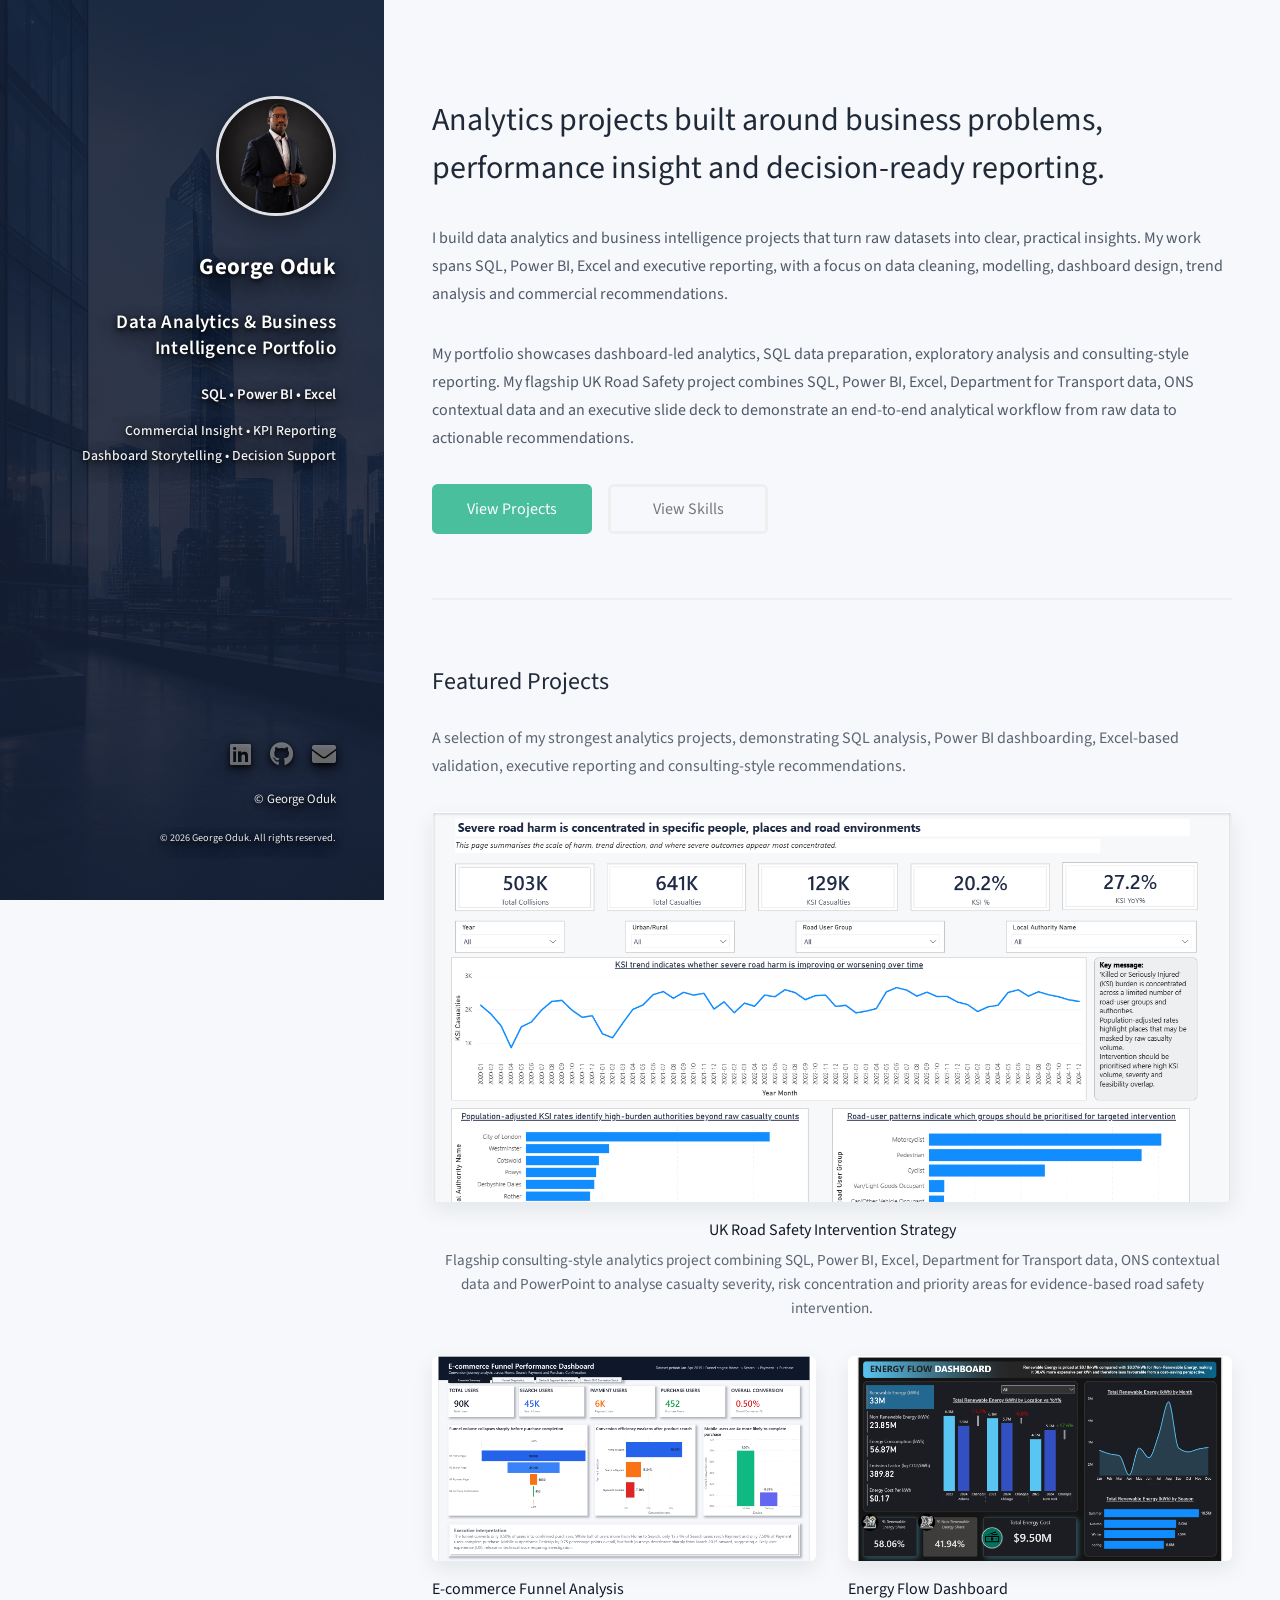
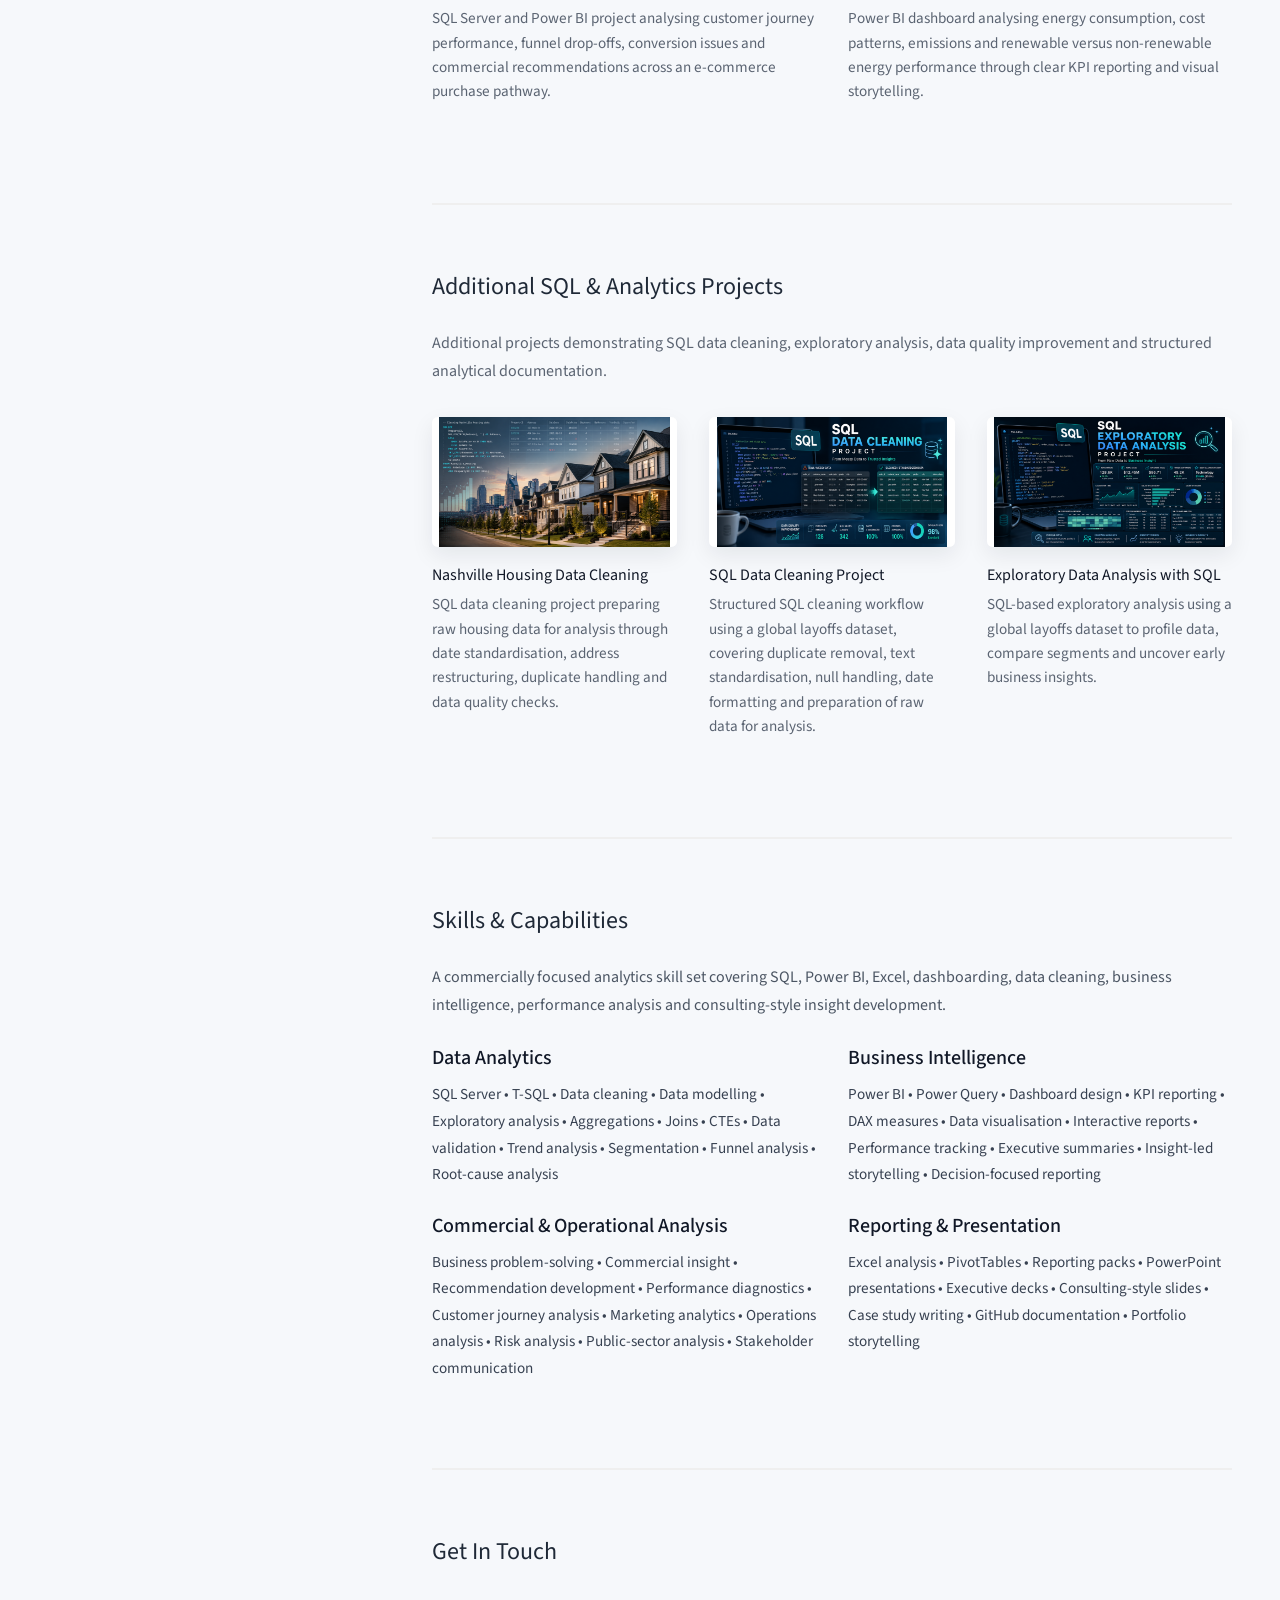
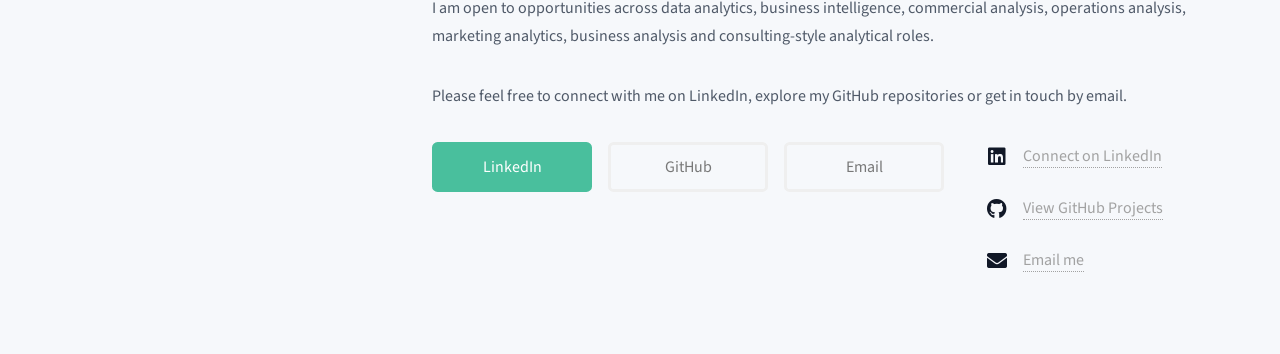
==== commit 9392dae2: "Remove HTML5 UP footer credit" ====
--- a/index.html
+++ b/index.html
@@ -234,7 +234,7 @@
 					</ul>
 					<ul class="copyright">
 						<li>&copy; George Oduk</li>
-						<li>Design adapted from <a href="http://html5up.net">HTML5 UP</a></li>
+						<p class="copyright">&copy; 2026 George Oduk. All rights reserved.</p>
 					</ul>
 				</div>
 			</footer>
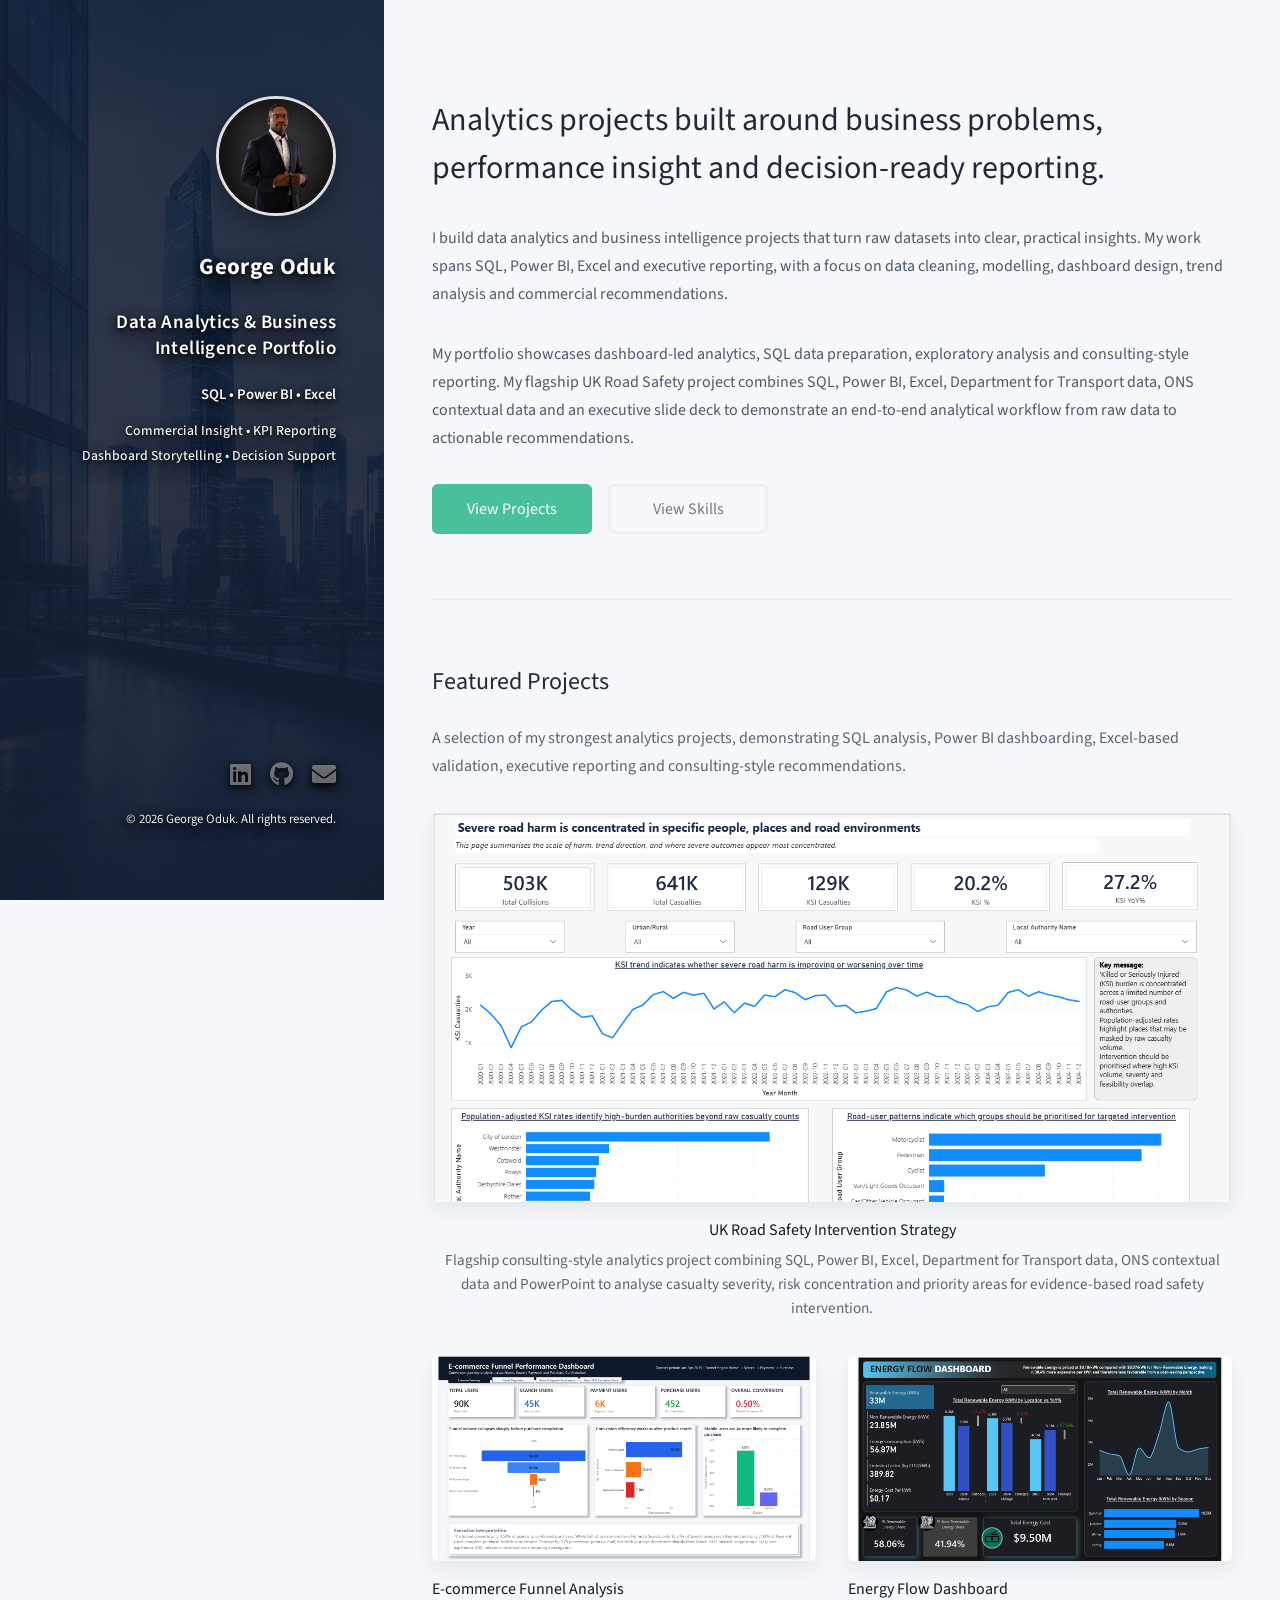
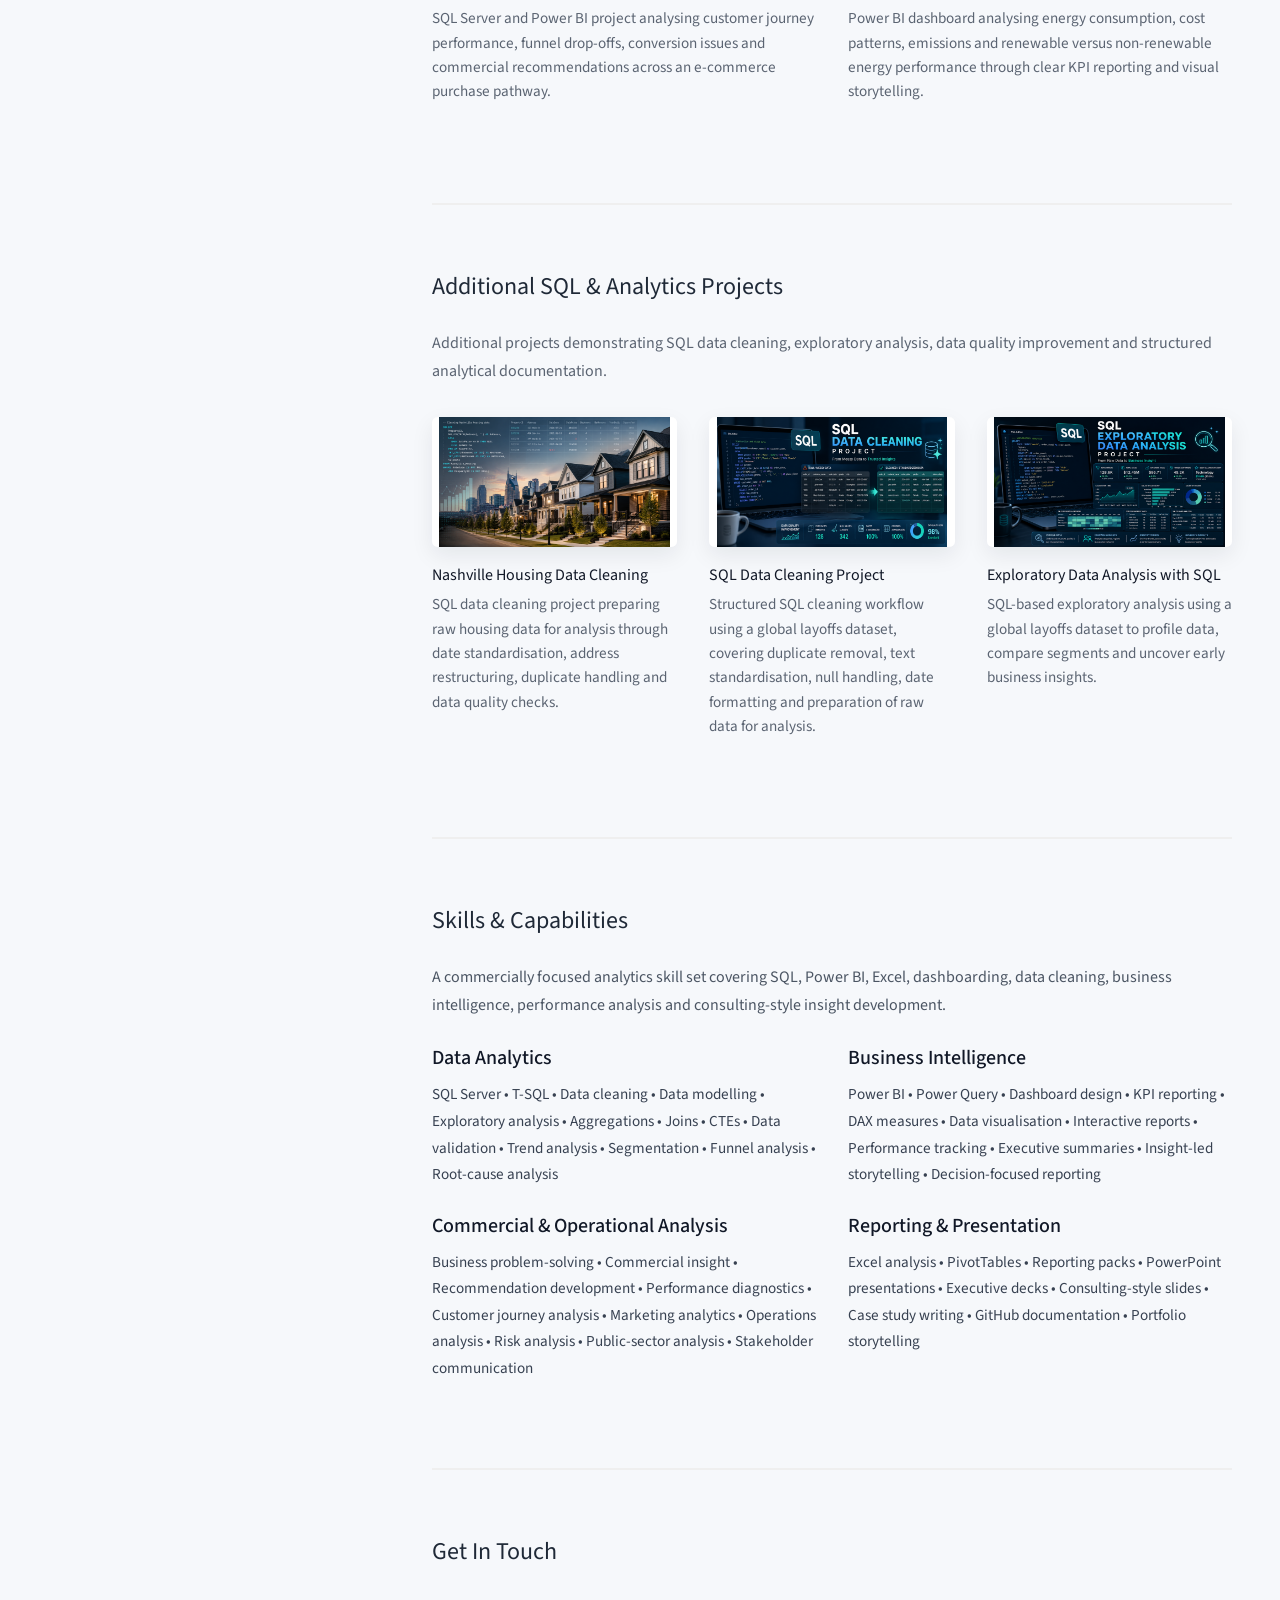
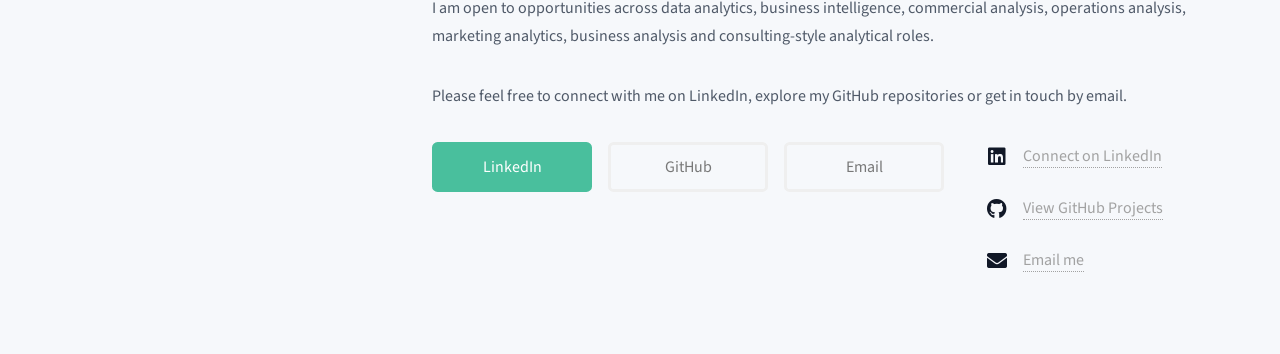
==== commit e846a433: "Update footer copyright text" ====
--- a/index.html
+++ b/index.html
@@ -233,9 +233,8 @@
 						<li><a href="mailto:george.oduk1@gmail.com" class="icon solid fa-envelope"><span class="label">Email</span></a></li>
 					</ul>
 					<ul class="copyright">
-						<li>&copy; George Oduk</li>
-						<p class="copyright">&copy; 2026 George Oduk. All rights reserved.</p>
-					</ul>
+					</li>&copy; 2026 George Oduk. All rights reserved.</p>
+				</ul>
 				</div>
 			</footer>
 
